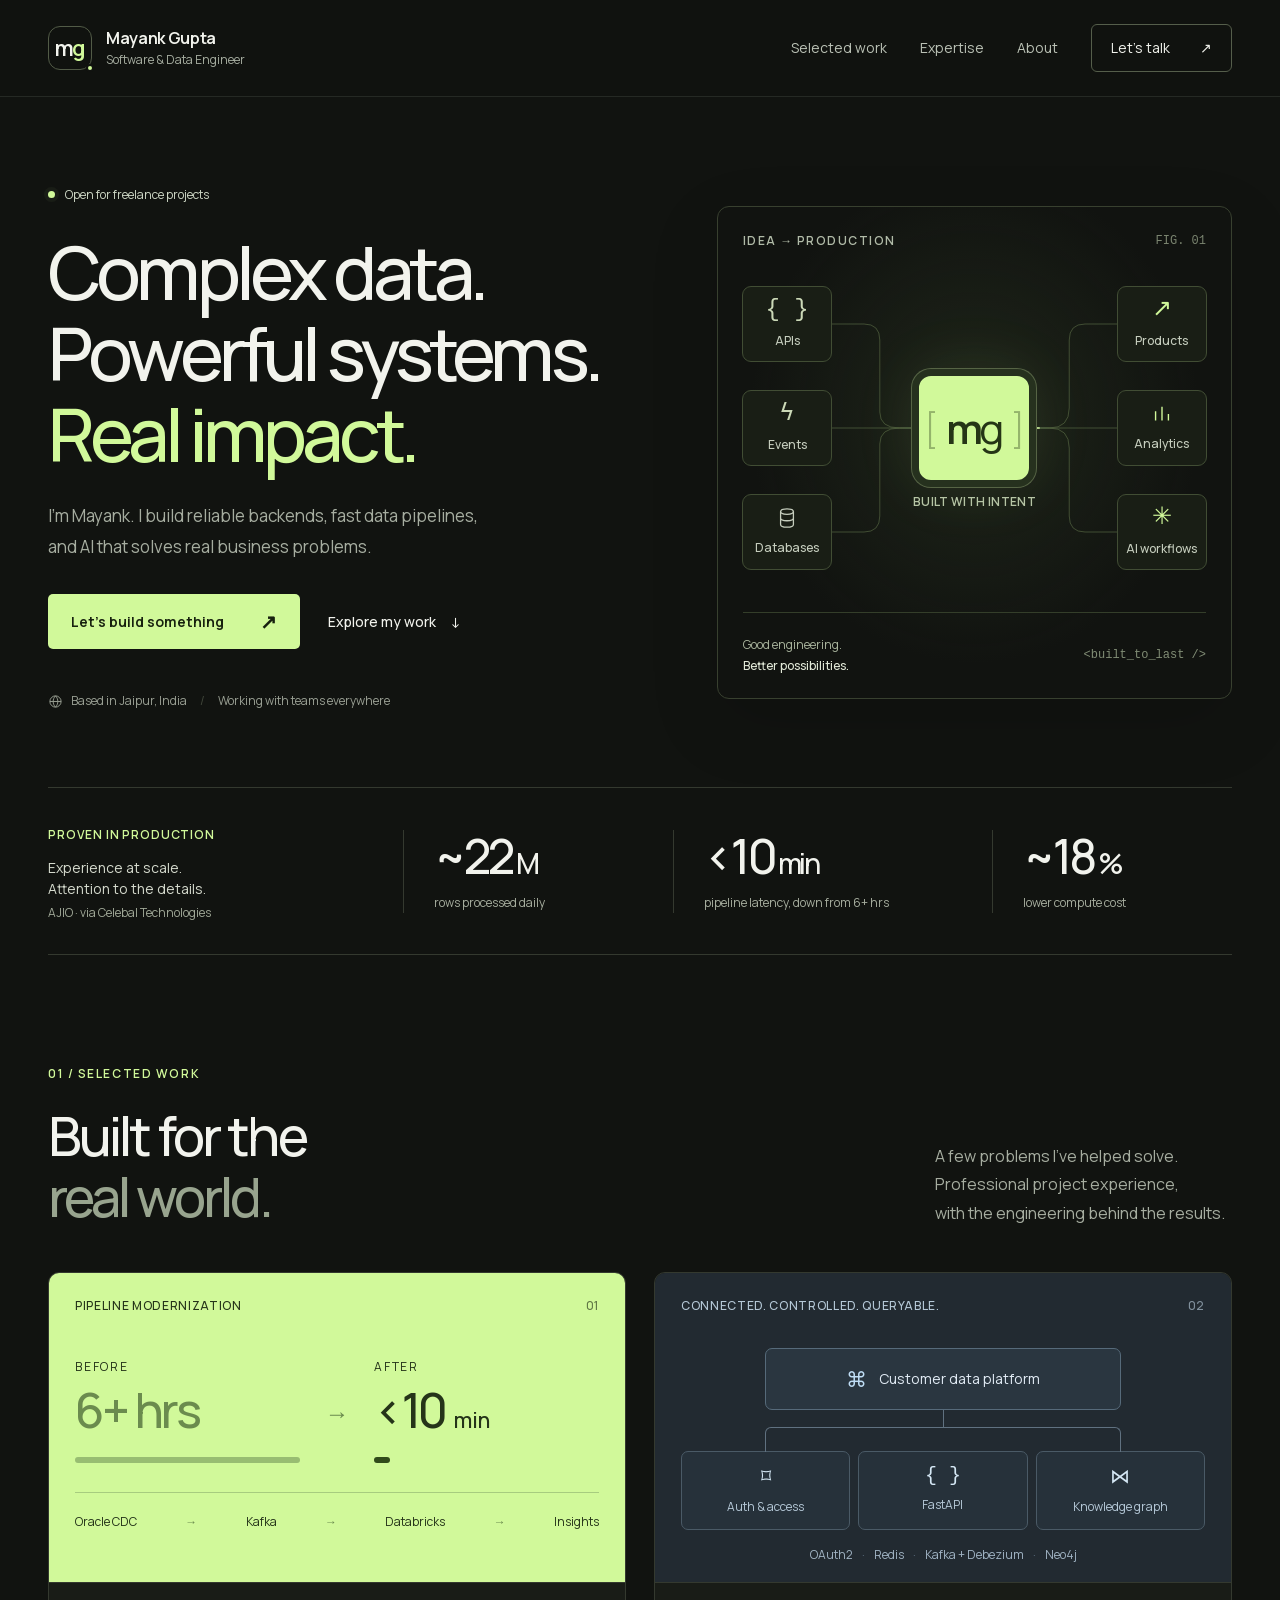
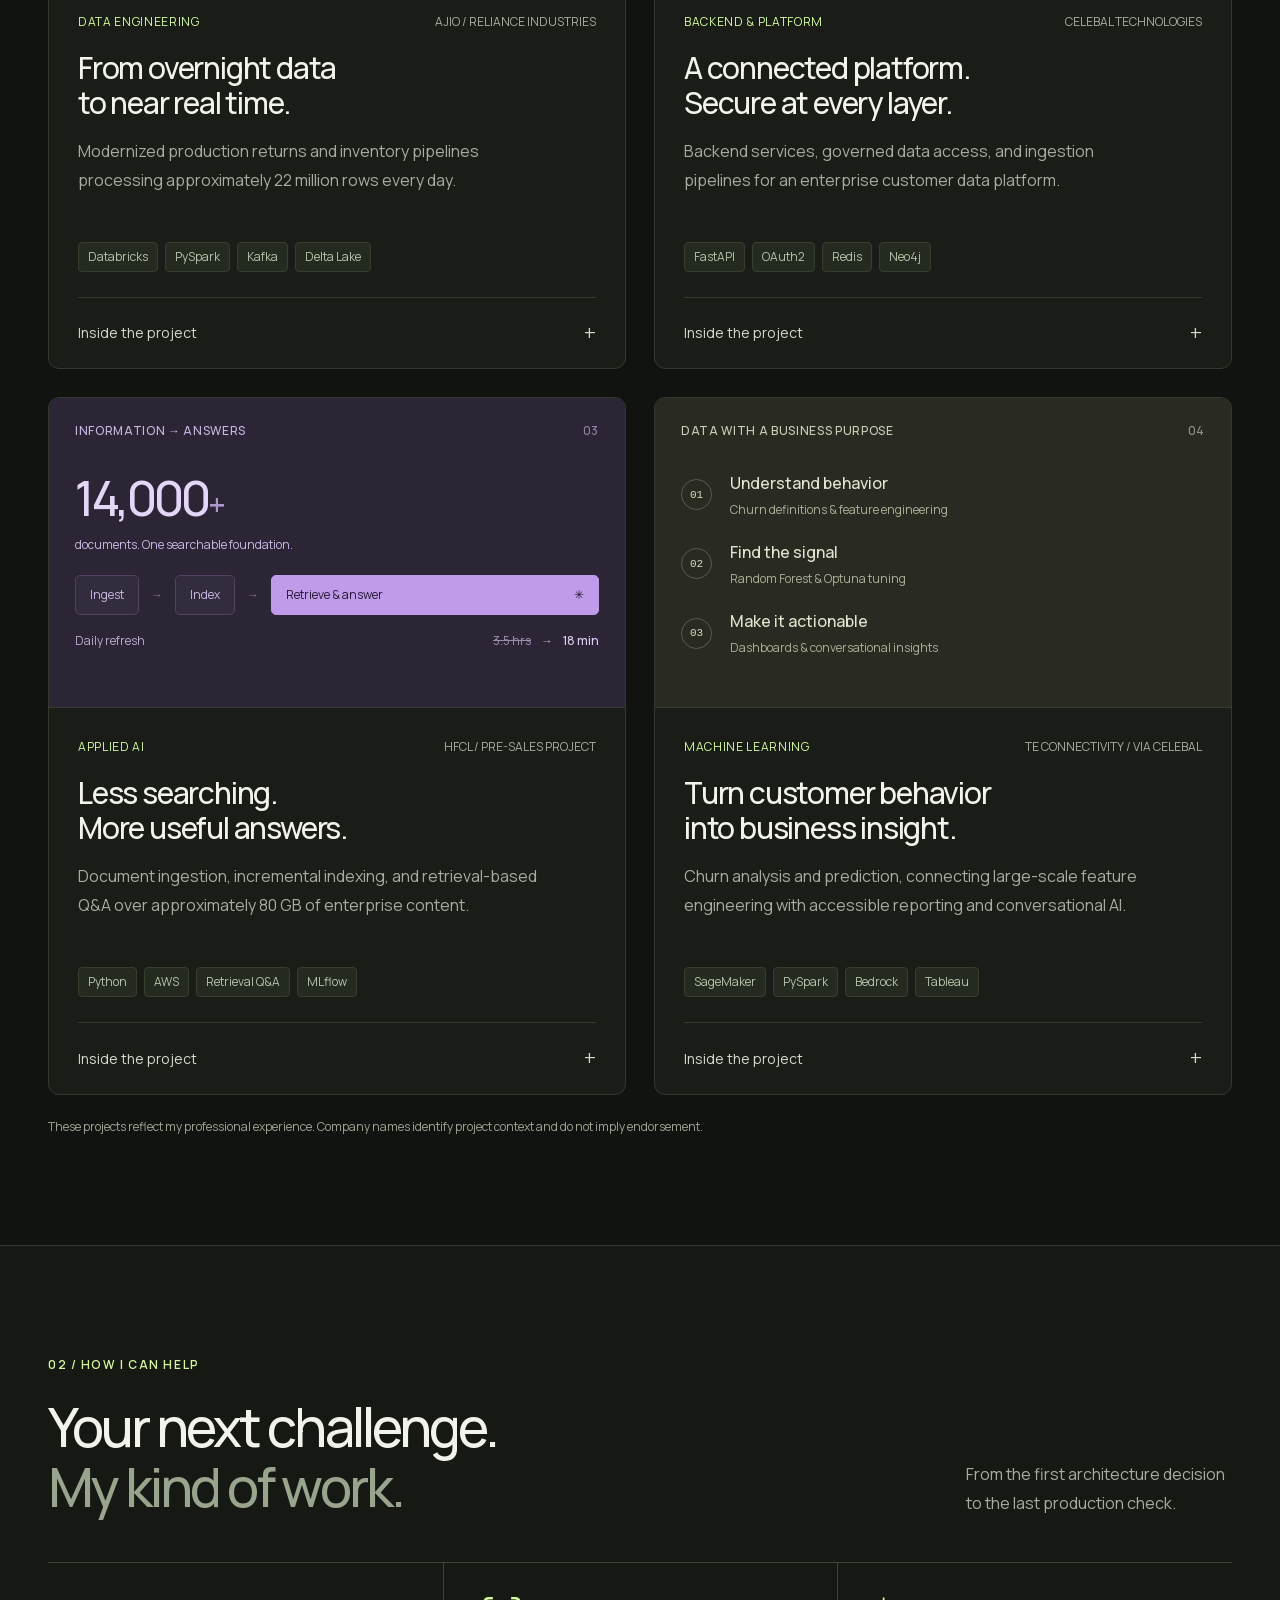
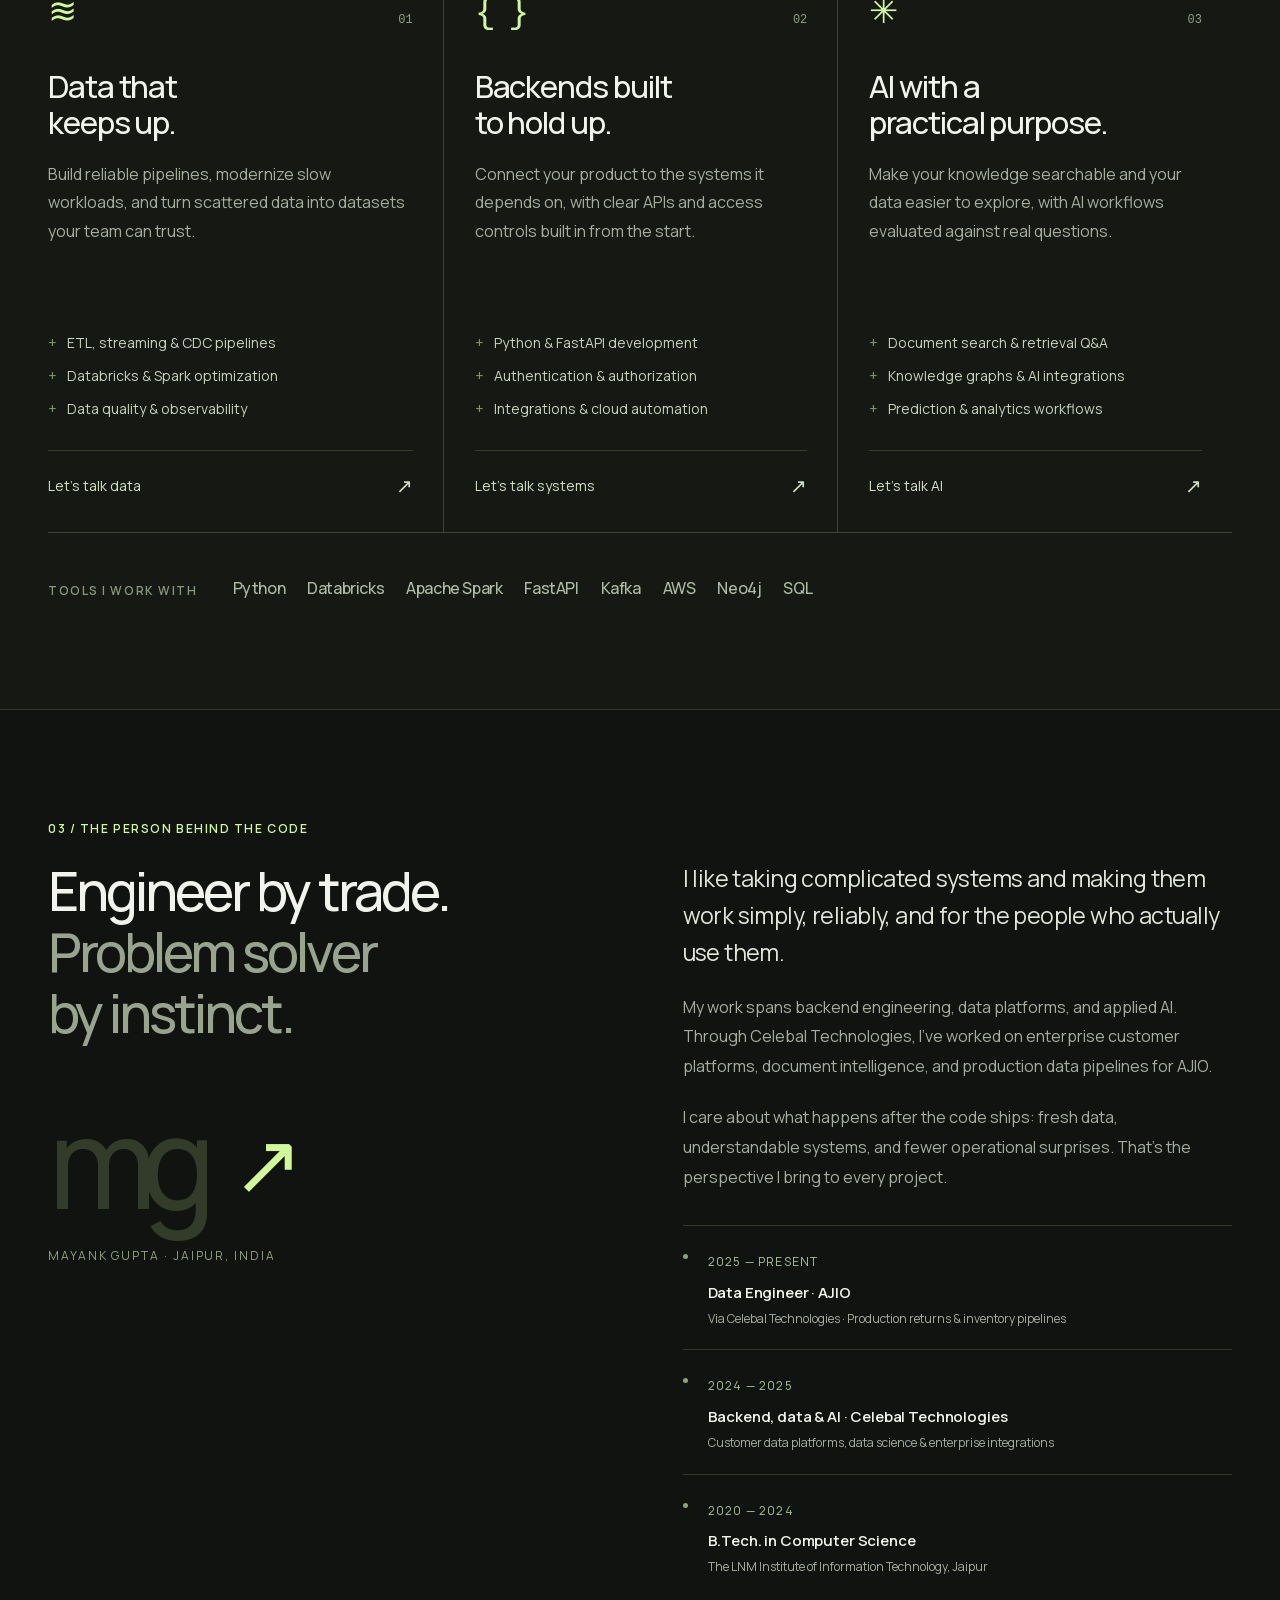
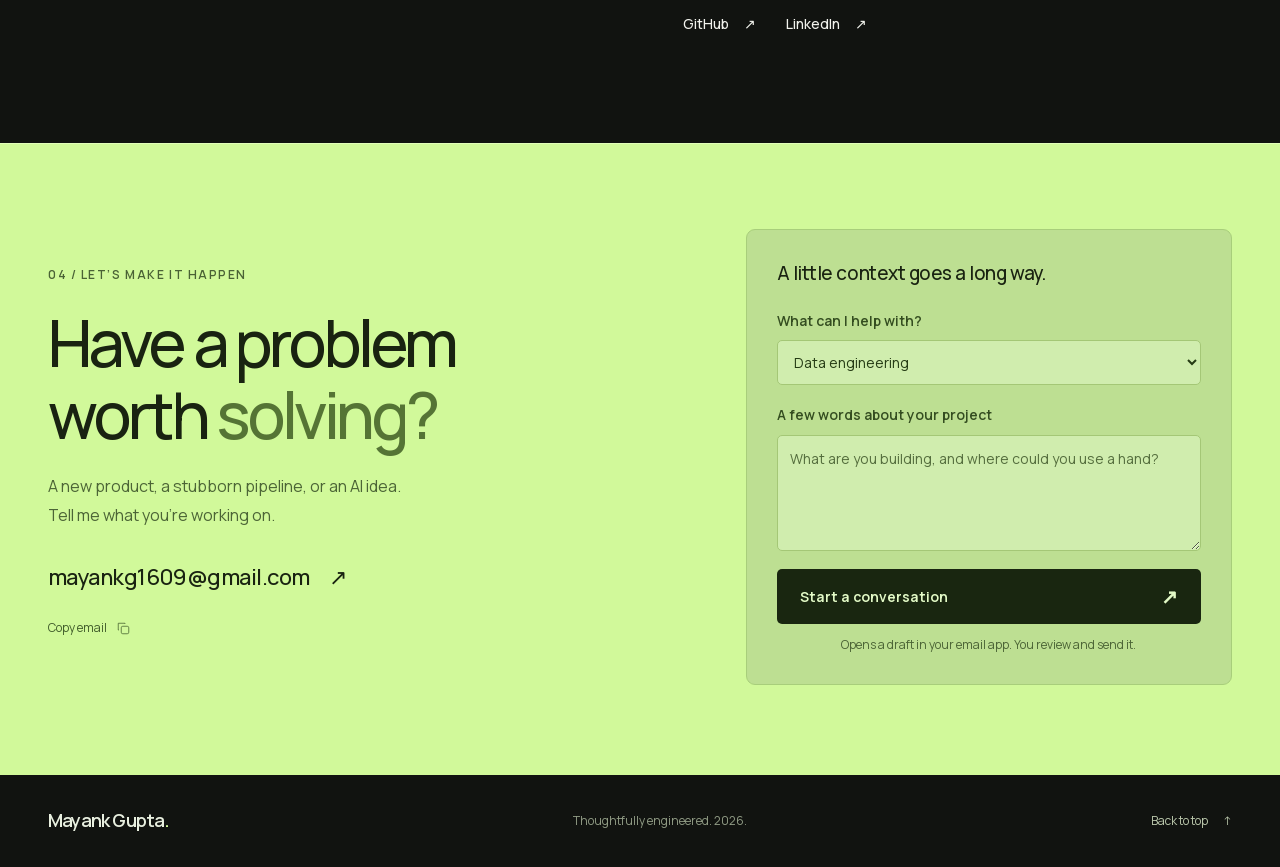
==== index.html @ 0d31fce1 "Build Mayank Gupta freelance portfolio" ====
<!doctype html>
<html lang="en">
<head>
  <meta charset="utf-8">
  <meta name="viewport" content="width=device-width, initial-scale=1">
  <meta name="theme-color" content="#111310">
  <meta name="description" content="Mayank Gupta is a software and data engineer in Jaipur, India. Freelance backend development, Databricks data pipelines, and practical AI systems, grounded in enterprise engineering experience.">
  <meta property="og:type" content="website">
  <meta property="og:title" content="Mayank Gupta — Software & Data Engineer">
  <meta property="og:description" content="Complex data. Powerful systems. Real impact. Backend, data engineering, and practical AI for your next project.">
  <meta property="og:url" content="https://mayank-gupta16.github.io/">
  <meta name="twitter:card" content="summary">
  <link rel="canonical" href="https://mayank-gupta16.github.io/">
  <link rel="icon" type="image/svg+xml" href="assets/favicon.svg">
  <link rel="stylesheet" href="styles.css">
  <script src="script.js" defer></script>
  <title>Mayank Gupta — Software & Data Engineer</title>
</head>
<body>
  <a class="skip-link" href="#main">Skip to content</a>
  <header class="site-header">
    <div class="container header-inner">
      <a class="brand" href="#home" aria-label="Mayank Gupta, home"><span class="brand-mark">m<span>g</span><i></i></span><span>Mayank Gupta<span class="brand-sub">Software & Data Engineer</span></span></a>
      <button class="menu-toggle" type="button" aria-expanded="false" aria-controls="navigation" aria-label="Open navigation"><span></span><span></span></button>
      <nav id="navigation" aria-label="Main navigation"><a href="#work">Selected work</a><a href="#expertise">Expertise</a><a href="#about">About</a><a class="nav-contact" href="#contact">Let’s talk <span aria-hidden="true">↗</span></a></nav>
    </div>
  </header>
  <main id="main">
    <section class="hero container" id="home" aria-labelledby="hero-title">
      <div class="hero-copy">
        <div class="availability"><span class="status-dot" aria-hidden="true"></span> Open for freelance projects</div>
        <h1 id="hero-title">Complex data.<br>Powerful systems.<br><span>Real impact.</span></h1>
        <p class="hero-description">I’m Mayank. I build reliable backends, fast data pipelines, and AI that solves real business problems.</p>
        <div class="hero-actions"><a class="button button-primary" href="#contact">Let’s build something <span aria-hidden="true">↗</span></a><a class="text-link" href="#work">Explore my work <span aria-hidden="true">↓</span></a></div>
        <div class="hero-location"><svg width="15" height="15" viewBox="0 0 24 24" fill="none" stroke="currentColor" stroke-width="1.5" aria-hidden="true"><circle cx="12" cy="12" r="9"/><path d="M3 12h18M12 3c5 5 5 13 0 18-5-5-5-13 0-18Z"/></svg> <span>Based in Jaipur, India</span><span class="divider" aria-hidden="true">/</span><span class="location-remote">Working with teams everywhere</span></div>
      </div>
      <div class="hero-visual" aria-label="From data sources to reliable products: APIs, events and databases connect through backend, data and AI engineering to products, analytics and AI workflows.">
        <div class="visual-top"><span class="eyebrow">IDEA → PRODUCTION</span><span class="visual-index">FIG. 01</span></div>
        <div class="flow-diagram" aria-hidden="true">
          <svg class="flow-lines" viewBox="0 0 520 340" preserveAspectRatio="none" fill="none"><defs><linearGradient id="line-gradient"><stop stop-color="#8fa17a" stop-opacity=".15"/><stop offset=".5" stop-color="#d0f79a"/><stop offset="1" stop-color="#8fa17a" stop-opacity=".15"/></linearGradient></defs><path class="base-line" d="M70 66H148Q164 66 164 82V154Q164 170 184 170H220M70 170H220M70 274H148Q164 274 164 258V186Q164 170 184 170H220M300 170H336Q356 170 356 150V82Q356 66 372 66H450M300 170H450M300 170H336Q356 170 356 190V258Q356 274 372 274H450"/><path class="signal signal-a" d="M70 66H148Q164 66 164 82V154Q164 170 184 170H220M300 170H336Q356 170 356 150V82Q356 66 372 66H450"/><path class="signal signal-b" d="M70 170H220M300 170H450"/><path class="signal signal-c" d="M70 274H148Q164 274 164 258V186Q164 170 184 170H220M300 170H336Q356 170 356 190V258Q356 274 372 274H450"/></svg>
          <div class="flow-node source source-one"><span class="node-glyph">{ }</span><span>APIs</span></div>
          <div class="flow-node source source-two"><span class="node-glyph">ϟ</span><span>Events</span></div>
          <div class="flow-node source source-three"><svg viewBox="0 0 24 24" fill="none" stroke="currentColor" stroke-width="1.4"><ellipse cx="12" cy="5" rx="7" ry="3"/><path d="M5 5v14c0 4 14 4 14 0V5M5 12c0 4 14 4 14 0"/></svg><span>Databases</span></div>
          <div class="engine"><span class="engine-bracket">[</span><span class="engine-letter">m<span>g</span></span><span class="engine-bracket">]</span><span class="engine-caption">BUILT WITH INTENT</span></div>
          <div class="flow-node output output-one"><span class="node-glyph">↗</span><span>Products</span></div>
          <div class="flow-node output output-two"><svg viewBox="0 0 24 24" fill="none" stroke="currentColor" stroke-width="1.5"><path d="M5 19V9M12 19V4M19 19v-7"/></svg><span>Analytics</span></div>
          <div class="flow-node output output-three"><span class="node-glyph">✳</span><span>AI workflows</span></div>
        </div>
        <div class="visual-bottom"><span>Good engineering.<br><strong>Better possibilities.</strong></span><span class="code-label">&lt;built_to_last /&gt;</span></div>
      </div>
    </section>
    <section class="proof-band container" aria-label="Engineering results from AJIO work through Celebal Technologies">
      <div class="proof-intro"><span class="eyebrow">PROVEN IN PRODUCTION</span><p>Experience at scale.<br>Attention to the details.</p><span class="proof-source">AJIO · via Celebal Technologies</span></div>
      <div class="proof-stat"><strong>~22<span>M</span></strong><span>rows processed daily</span></div>
      <div class="proof-stat"><strong>&lt;10<span>min</span></strong><span>pipeline latency, down from 6+ hrs</span></div>
      <div class="proof-stat"><strong>~18<span>%</span></strong><span>lower compute cost</span></div>
    </section>
    <section class="section container" id="work" aria-labelledby="work-title">
      <div class="section-heading"><div><span class="eyebrow section-label">01 / SELECTED WORK</span><h2 id="work-title">Built for the<br><span class="muted-heading">real world.</span></h2></div><p>A few problems I’ve helped solve.<br>Professional project experience,<br>with the engineering behind the results.</p></div>
      <div class="work-grid">
        <article class="project-card project-featured">
          <div class="project-art pipeline-art" aria-label="AJIO pipeline latency improved from more than 6 hours to under 10 minutes."><div class="art-top"><span>PIPELINE MODERNIZATION</span><span>01</span></div><div class="latency-visual"><div><span class="small-label">BEFORE</span><strong class="old-time">6+ hrs</strong><span class="latency-bar old-bar"></span></div><span class="latency-arrow" aria-hidden="true">→</span><div><span class="small-label">AFTER</span><strong>&lt;10 <small>min</small></strong><span class="latency-bar new-bar"></span></div></div><div class="pipeline-steps"><span>Oracle CDC</span><i aria-hidden="true">→</i><span>Kafka</span><i aria-hidden="true">→</i><span>Databricks</span><i aria-hidden="true">→</i><span>Insights</span></div></div>
          <div class="project-content"><div class="project-category">DATA ENGINEERING <span>AJIO / RELIANCE INDUSTRIES</span></div><h3>From overnight data<br>to near real time.</h3><p>Modernized production returns and inventory pipelines processing approximately 22 million rows every day.</p><div class="tags"><span>Databricks</span><span>PySpark</span><span>Kafka</span><span>Delta Lake</span></div><details><summary>Inside the project <span aria-hidden="true">+</span></summary><div class="case-details"><p><strong>The challenge.</strong> Legacy processing delayed business-ready data by more than six hours.</p><p><strong>My contribution.</strong> Built and operated CDC ingestion, refactored Spark SQL logic, and introduced watermark-based incremental processing, data-quality checks, and observability across the medallion layers.</p><p><strong>The result.</strong> Latency under 10 minutes, approximately 18% lower compute cost, and a 99%+ daily job-success rate across production pipelines.</p><p class="attribution">Data Engineer · AJIO via Celebal Technologies · Aug 2025–present</p></div></details></div>
        </article>
        <article class="project-card">
          <div class="project-art platform-art" aria-label="Customer data platform architecture: authentication, APIs, ingestion and knowledge graph."><div class="art-top"><span>CONNECTED. CONTROLLED. QUERYABLE.</span><span>02</span></div><div class="platform-map"><div class="platform-top"><span class="mini-icon">⌘</span> Customer data platform</div><div class="platform-connectors" aria-hidden="true"></div><div class="platform-modules"><span><i aria-hidden="true">⌑</i>Auth & access</span><span><i aria-hidden="true">{ }</i>FastAPI</span><span><i aria-hidden="true">⋈</i>Knowledge graph</span></div><div class="platform-footer">OAuth2 <span>·</span> Redis <span>·</span> Kafka + Debezium <span>·</span> Neo4j</div></div></div>
          <div class="project-content"><div class="project-category">BACKEND & PLATFORM <span>CELEBAL TECHNOLOGIES</span></div><h3>A connected platform.<br>Secure at every layer.</h3><p>Backend services, governed data access, and ingestion pipelines for an enterprise customer data platform.</p><div class="tags"><span>FastAPI</span><span>OAuth2</span><span>Redis</span><span>Neo4j</span></div><details><summary>Inside the project <span aria-hidden="true">+</span></summary><div class="case-details"><p><strong>The challenge.</strong> Connect enterprise data sources while preserving user-level access boundaries.</p><p><strong>My contribution.</strong> Built Python services with OAuth2/MSAL, PKCE, machine-to-machine authentication, and Redis sessions. Implemented Kafka and Debezium CDC connectors and modeled metadata relationships in Neo4j.</p><p><strong>The outcome.</strong> Integrated authentication, ingestion, schema discovery, and governed APIs as components of the wider customer data platform.</p><p class="attribution">Backend & data platform work · Celebal Technologies · Oct 2024–Aug 2025</p></div></details></div>
        </article>
        <article class="project-card">
          <div class="project-art document-art" aria-label="Document ingestion and indexing: over 14,000 documents, refresh time reduced from 3.5 hours to 18 minutes."><div class="art-top"><span>INFORMATION → ANSWERS</span><span>03</span></div><div class="document-visual"><div class="doc-count"><strong>14,000<span>+</span></strong><span>documents. One searchable foundation.</span></div><div class="retrieval-flow"><span>Ingest</span><i aria-hidden="true">→</i><span>Index</span><i aria-hidden="true">→</i><span class="answer-step">Retrieve & answer <b aria-hidden="true">✳</b></span></div><div class="refresh-label">Daily refresh <span>3.5 hrs</span><i aria-hidden="true">→</i><strong>18 min</strong></div></div></div>
          <div class="project-content"><div class="project-category">APPLIED AI <span>HFCL / PRE-SALES PROJECT</span></div><h3>Less searching.<br>More useful answers.</h3><p>Document ingestion, incremental indexing, and retrieval-based Q&A over approximately 80 GB of enterprise content.</p><div class="tags"><span>Python</span><span>AWS</span><span>Retrieval Q&A</span><span>MLflow</span></div><details><summary>Inside the project <span aria-hidden="true">+</span></summary><div class="case-details"><p><strong>The challenge.</strong> Keep a large document collection fresh and make its contents easier to query.</p><p><strong>My contribution.</strong> Built incremental ingestion and indexing, automated processing with S3, Lambda, Glue, and EventBridge, and added validation and freshness alerts.</p><p><strong>The result.</strong> Daily update time fell from 3.5 hours to 18 minutes. Across 300 curated evaluation questions, reviewer score improved from 3.6/5 to 4.2/5.</p><p class="attribution">Enterprise document platform · Pre-sales for HFCL · 2024</p></div></details></div>
        </article>
        <article class="project-card">
          <div class="project-art churn-art" aria-label="Churn analysis workflow: behavioral data, feature engineering, model training and business insights."><div class="art-top"><span>DATA WITH A BUSINESS PURPOSE</span><span>04</span></div><div class="churn-visual"><div class="churn-stage"><span>01</span><div><strong>Understand behavior</strong><small>Churn definitions & feature engineering</small></div></div><div class="churn-stage"><span>02</span><div><strong>Find the signal</strong><small>Random Forest & Optuna tuning</small></div></div><div class="churn-stage"><span>03</span><div><strong>Make it actionable</strong><small>Dashboards & conversational insights</small></div></div></div></div>
          <div class="project-content"><div class="project-category">MACHINE LEARNING <span>TE CONNECTIVITY / VIA CELEBAL</span></div><h3>Turn customer behavior<br>into business insight.</h3><p>Churn analysis and prediction, connecting large-scale feature engineering with accessible reporting and conversational AI.</p><div class="tags"><span>SageMaker</span><span>PySpark</span><span>Bedrock</span><span>Tableau</span></div><details><summary>Inside the project <span aria-hidden="true">+</span></summary><div class="case-details"><p><strong>The challenge.</strong> Define meaningful churn signals and help business teams understand customer behavior.</p><p><strong>My contribution.</strong> Defined churn logic and behavioral features, explored and processed data in Databricks, and trained a Random Forest on AWS SageMaker with Optuna tuning.</p><p><strong>The outcome.</strong> Surfaced analysis through Tableau and a Claude/Bedrock conversational interface, making the findings easier to explore.</p><p class="attribution">Data science work · TE Connectivity through Celebal Technologies · 2024–2025</p></div></details></div>
        </article>
      </div>
      <p class="work-note">These projects reflect my professional experience. Company names identify project context and do not imply endorsement.</p>
    </section>
    <section class="expertise-section" id="expertise" aria-labelledby="expertise-title"><div class="container section">
      <div class="section-heading"><div><span class="eyebrow section-label">02 / HOW I CAN HELP</span><h2 id="expertise-title">Your next challenge.<br><span class="muted-heading">My kind of work.</span></h2></div><p>From the first architecture decision<br>to the last production check.</p></div>
      <div class="services-grid">
        <article class="service"><div class="service-top"><span class="service-icon" aria-hidden="true">≋</span><span>01</span></div><h3>Data that<br>keeps up.</h3><p>Build reliable pipelines, modernize slow workloads, and turn scattered data into datasets your team can trust.</p><ul><li>ETL, streaming & CDC pipelines</li><li>Databricks & Spark optimization</li><li>Data quality & observability</li></ul><a href="#contact" class="service-link" data-service="Data engineering">Let’s talk data <span aria-hidden="true">↗</span></a></article>
        <article class="service"><div class="service-top"><span class="service-icon" aria-hidden="true">{ }</span><span>02</span></div><h3>Backends built<br>to hold up.</h3><p>Connect your product to the systems it depends on, with clear APIs and access controls built in from the start.</p><ul><li>Python & FastAPI development</li><li>Authentication & authorization</li><li>Integrations & cloud automation</li></ul><a href="#contact" class="service-link" data-service="Backend development">Let’s talk systems <span aria-hidden="true">↗</span></a></article>
        <article class="service"><div class="service-top"><span class="service-icon" aria-hidden="true">✳</span><span>03</span></div><h3>AI with a<br>practical purpose.</h3><p>Make your knowledge searchable and your data easier to explore, with AI workflows evaluated against real questions.</p><ul><li>Document search & retrieval Q&A</li><li>Knowledge graphs & AI integrations</li><li>Prediction & analytics workflows</li></ul><a href="#contact" class="service-link" data-service="Applied AI">Let’s talk AI <span aria-hidden="true">↗</span></a></article>
      </div>
      <div class="stack-row"><span class="eyebrow">TOOLS I WORK WITH</span><div><span>Python</span><span>Databricks</span><span>Apache Spark</span><span>FastAPI</span><span>Kafka</span><span>AWS</span><span>Neo4j</span><span>SQL</span></div></div>
    </div></section>
    <section class="section container about-section" id="about" aria-labelledby="about-title">
      <div class="about-intro"><span class="eyebrow section-label">03 / THE PERSON BEHIND THE CODE</span><h2 id="about-title">Engineer by trade.<br><span class="muted-heading">Problem solver <br>by instinct.</span></h2><div class="about-monogram" aria-hidden="true">mg<span>↗</span></div><span class="about-caption">MAYANK GUPTA · JAIPUR, INDIA</span></div>
      <div class="about-copy"><p class="about-lead">I like taking complicated systems and making them work simply, reliably, and for the people who actually use them.</p><p>My work spans backend engineering, data platforms, and applied AI. Through Celebal Technologies, I’ve worked on enterprise customer platforms, document intelligence, and production data pipelines for AJIO.</p><p>I care about what happens after the code ships: fresh data, understandable systems, and fewer operational surprises. That’s the perspective I bring to every project.</p><div class="timeline"><div><span>2025 — PRESENT</span><h3>Data Engineer · AJIO</h3><p>Via Celebal Technologies · Production returns & inventory pipelines</p></div><div><span>2024 — 2025</span><h3>Backend, data & AI · Celebal Technologies</h3><p>Customer data platforms, data science & enterprise integrations</p></div><div><span>2020 — 2024</span><h3>B.Tech. in Computer Science</h3><p>The LNM Institute of Information Technology, Jaipur</p></div></div><div class="profile-links"><a class="text-link" href="https://github.com/mayank-gupta16" target="_blank" rel="noopener noreferrer">GitHub <span aria-hidden="true">↗</span></a><a class="text-link" href="https://www.linkedin.com/in/mayank-gupta-7104a21a6" target="_blank" rel="noopener noreferrer">LinkedIn <span aria-hidden="true">↗</span></a></div></div>
    </section>
    <section class="contact-section" id="contact" aria-labelledby="contact-title"><div class="container contact-inner"><div><span class="eyebrow section-label">04 / LET’S MAKE IT HAPPEN</span><h2 id="contact-title">Have a problem<br>worth <span>solving?</span></h2><p>A new product, a stubborn pipeline, or an AI idea.<br>Tell me what you’re working on.</p><a class="contact-email" href="mailto:mayankg1609@gmail.com">mayankg1609@gmail.com <span aria-hidden="true">↗</span></a><button class="copy-email" type="button">Copy email <svg viewBox="0 0 20 20" width="15" height="15" fill="none" stroke="currentColor" aria-hidden="true"><rect x="7" y="7" width="10" height="10" rx="2"/><path d="M12 4V3H3v9h1"/></svg></button><span class="copy-status sr-only" role="status"></span></div><form class="contact-form" id="project-form"><h3>A little context goes a long way.</h3><label for="project-type">What can I help with?</label><select id="project-type" name="service"><option>Data engineering</option><option>Backend development</option><option>Applied AI</option><option>A bit of everything</option></select><label for="project-message">A few words about your project</label><textarea id="project-message" name="message" rows="4" placeholder="What are you building, and where could you use a hand?" required maxlength="1500"></textarea><button class="button button-dark" type="submit">Start a conversation <span aria-hidden="true">↗</span></button><p class="form-note">Opens a draft in your email app. You review and send it.</p><p class="form-status" role="status" hidden>Your email draft is ready. If your email app didn’t open, copy my address and send your project details directly.</p></form></div></section>
  </main>
  <footer class="container site-footer"><a class="footer-name" href="#home">Mayank Gupta<span class="accent">.</span></a><span>Thoughtfully engineered. <span id="year">2026</span>.</span><a href="#home">Back to top <span aria-hidden="true">↑</span></a></footer>
</body>
</html>
---- styles.css ----
@font-face{font-family:Manrope;src:url('assets/manrope-latin.woff2') format('woff2');font-style:normal;font-weight:200 800;font-display:swap}
:root{--bg:#111310;--panel:#191c17;--panel-light:#20251e;--text:#f2f3ed;--muted:#a6ada0;--line:#34392f;--accent:#d1f99a;--font:Manrope,Arial,sans-serif;--max:1240px;color-scheme:dark}
*{box-sizing:border-box}html{scroll-behavior:smooth;scroll-padding-top:100px}body{margin:0;background:var(--bg);color:var(--text);font:400 16px/1.65 var(--font);-webkit-font-smoothing:antialiased}body.menu-open{overflow:hidden}::selection{background:var(--accent);color:var(--bg)}a{color:inherit;text-decoration:none}button,input,textarea,select{font:inherit}button,a,summary,select{-webkit-tap-highlight-color:transparent}button{cursor:pointer}button,a,summary{touch-action:manipulation}button{color:inherit}a:focus-visible,button:focus-visible,summary:focus-visible,select:focus-visible,textarea:focus-visible{outline:2px solid var(--accent);outline-offset:6px}svg{display:block}h1,h2,h3,p{margin:0}h1,h2,h3{font-weight:500;letter-spacing:-.055em;line-height:1.1}p{color:var(--muted)}.container{width:min(var(--max),calc(100% - 96px));margin:auto}.eyebrow{font-size:12px;font-weight:600;letter-spacing:.13em;line-height:1.5}.accent{color:var(--accent)}.site-header{position:sticky;z-index:20;top:0;background:rgba(17,19,16,.92);backdrop-filter:blur(18px);border-bottom:1px solid rgba(166,173,160,.14)}.header-inner{height:96px;display:flex;align-items:center;justify-content:space-between;gap:24px}.brand{display:flex;gap:14px;align-items:center;font-size:16px;font-weight:650;letter-spacing:-.02em;line-height:1.4}.brand-sub{display:block;font-size:12px;font-weight:400;letter-spacing:0;color:var(--muted);margin-top:3px}.brand-mark{position:relative;width:44px;height:44px;border:1px solid #525b47;display:flex;align-items:center;justify-content:center;border-radius:12px;font-size:22px;font-weight:600;letter-spacing:-.1em;padding-right:2px}.brand-mark span{color:var(--accent)}.brand-mark i{position:absolute;right:-3px;bottom:-3px;width:8px;height:8px;background:var(--accent);border:2px solid var(--bg);border-radius:50%}nav{display:flex;align-items:center;gap:33px;font-size:14px}nav>a{color:#bac1b5;transition:color .2s}nav>a:hover,nav>a[aria-current="location"]{color:var(--accent)}nav .nav-contact{border:1px solid #555e4b;border-radius:6px;padding:11px 19px;display:flex;gap:30px;color:var(--text)}nav .nav-contact:hover{background:var(--accent);color:var(--bg);border-color:var(--accent)}.menu-toggle{display:none}.hero{display:grid;grid-template-columns:1.26fr 1fr;gap:20px;align-items:center;padding-top:82px;padding-bottom:76px;min-height:680px}.availability{display:inline-flex;align-items:center;gap:10px;font-size:13px;margin-bottom:28px;color:#ced7c5}.status-dot{width:7px;height:7px;border-radius:100%;background:var(--accent);box-shadow:0 0 0 4px #d1f99a0b}.hero h1{font-size:clamp(48px,5.8vw,80px);line-height:1.09;letter-spacing:-.065em;white-space:nowrap}.hero h1>span{color:var(--accent)}.hero-description{max-width:450px;font-size:17px;line-height:1.8;margin-top:26px}.hero-actions{display:flex;align-items:center;gap:28px;margin-top:32px}.button{border:0;border-radius:5px;font-size:14px;font-weight:650;padding:16px 23px;display:inline-flex;justify-content:space-between;align-items:center;gap:36px;transition:transform .2s,background .2s}.button:hover{transform:translateY(-3px)}.button-primary{background:var(--accent);color:#17210e}.button-primary:hover{background:#e1ffb9}.button span{font-size:20px;line-height:1}.text-link{display:inline-flex;gap:15px;align-items:center;font-size:14px;font-weight:500;transition:color .2s}.text-link:hover{color:var(--accent)}.hero-location{margin-top:42px;display:flex;align-items:center;gap:8px;color:#999f93;font-size:12px;white-space:nowrap}.divider{color:#42483b;margin:0 5px}.hero-visual{position:relative;border:1px solid #38402f;border-radius:12px;margin-top:15px;background:radial-gradient(ellipse at 50% 43%,#35442a60,transparent 62%),radial-gradient(#77866b33 .6px,transparent .6px);background-size:auto,18px 18px;box-shadow:0 24px 70px #00000020;overflow:hidden}.visual-top{display:flex;justify-content:space-between;padding:25px 25px 0;color:#b1bba8}.visual-top .eyebrow{font-size:11px;letter-spacing:.12em}.visual-index{color:#7a846f;font:11px/1.5 monospace}.flow-diagram{height:340px;position:relative;width:100%;margin:8px 0 5px}.flow-lines{position:absolute;width:100%;height:100%;overflow:visible}.base-line{stroke:#596b45;stroke-width:1;opacity:.65}.signal{stroke:url(#line-gradient);stroke-width:2;stroke-dasharray:26 570;animation:flow 9s linear infinite}.signal-b{animation-delay:-3s}.signal-c{animation-delay:-6s}@keyframes flow{to{stroke-dashoffset:-596}}.flow-node{position:absolute;display:flex;flex-direction:column;align-items:center;justify-content:center;gap:9px;width:85px;height:76px;background:#191e15;border:1px solid #414d34;border-radius:9px;font-size:11px;font-weight:500;color:#c6cebe;transform:translate(-50%,-50%)}.source{left:13.46%}.output{left:86.54%}.source-one,.output-one{top:19.4%}.source-two,.output-two{top:50%}.source-three,.output-three{top:80.6%}.flow-node svg{width:22px;height:22px}.node-glyph{font-family:monospace;font-size:24px;color:#cbd9b7;line-height:1}.output .node-glyph,.output svg{color:var(--accent)}.engine{position:absolute;top:50%;left:50%;transform:translate(-50%,-50%);width:124px;height:118px;display:flex;align-items:center;justify-content:center;gap:8px;background:#d1f99a;border-radius:19px;border:7px solid #26311e;box-shadow:0 0 0 1px #566445,0 0 65px #bef28715;color:#253516}.engine-letter{font-size:42px;letter-spacing:-.1em;font-weight:600;padding-right:3px;line-height:1}.engine-letter span{font-weight:400}.engine-bracket{font-size:34px;font-weight:300;opacity:.35}.engine-caption{position:absolute;bottom:-38px;width:180px;text-align:center;font-size:9px;font-weight:600;letter-spacing:.14em;color:#b6c5a5}.visual-bottom{border-top:1px solid #343e2a;display:flex;align-items:center;justify-content:space-between;margin:14px 25px 0;padding:22px 0;font-size:13px;color:#a9b49d;line-height:1.7}.visual-bottom strong{font-weight:500;color:#e2e9d8}.code-label{font-size:10px;font-family:monospace;color:#818d75}.proof-band{border-top:1px solid var(--line);border-bottom:1px solid var(--line);padding:32px 0;display:grid;grid-template-columns:1.35fr 1fr 1.2fr 1fr;gap:30px;align-items:center}.proof-intro .eyebrow{color:var(--accent);font-size:10px}.proof-intro p{margin:10px 0 4px;color:#d5dacd;font-size:14px;line-height:1.5}.proof-source{font-size:10px;color:#9fa796}.proof-stat{padding-left:30px;border-left:1px solid var(--line)}.proof-stat>strong{display:block;font-size:48px;line-height:1.1;font-weight:500;letter-spacing:-.055em;white-space:nowrap}.proof-stat strong span{font-size:28px;margin-left:3px}.proof-stat>span{display:block;font-size:12px;color:#a6ad9e;margin-top:10px}.section{padding-top:110px;padding-bottom:108px}.section-heading{display:flex;align-items:flex-end;justify-content:space-between;gap:30px;margin-bottom:44px}.section-label{display:block;color:var(--accent);margin-bottom:23px}.section h2{font-size:clamp(36px,4.2vw,56px);line-height:1.13}.muted-heading{color:#818b79}.section-heading>p{font-size:15px;padding-right:7px;line-height:1.8}.work-grid{display:grid;grid-template-columns:1fr 1fr;gap:28px}.project-card{background:#191c17;border:1px solid var(--line);border-radius:11px;overflow:hidden;align-self:start;transition:border-color .25s,transform .25s}.project-card:hover{border-color:#657550;transform:translateY(-4px)}.project-art{height:286px;overflow:hidden;padding:23px 26px;position:relative;border-bottom:1px solid var(--line)}.art-top{display:flex;justify-content:space-between;gap:10px;font-size:10px;letter-spacing:.12em;font-weight:500}.art-top>span:last-child{opacity:.65}.pipeline-art{background:#d1f99a;color:#253419}.latency-visual{display:grid;grid-template-columns:1fr auto 1fr;gap:25px;align-items:center;padding:41px 0 29px}.latency-visual>div{display:flex;flex-direction:column}.small-label{font-size:10px;letter-spacing:.15em;margin-bottom:8px}.latency-visual strong{font-weight:500;font-size:48px;letter-spacing:-.05em;line-height:1.1;white-space:nowrap}.latency-visual strong small{font-size:22px;letter-spacing:-.04em}.latency-visual .old-time{color:#6b8b4e}.latency-arrow{font-size:24px;color:#6b8b4e;margin-top:5px}.latency-bar{height:6px;border-radius:3px;margin-top:20px}.old-bar{background:#98bd72;width:100%}.new-bar{background:#314b1b;width:7%;min-width:12px}.pipeline-steps{display:flex;justify-content:space-between;align-items:center;font-size:11px;border-top:1px solid #a7cc7f;padding-top:19px}.pipeline-steps i{font-style:normal;color:#6b8b4e}.platform-art{background:#222a31;color:#b5c8d7}.platform-map{padding:32px 0 0}.platform-top{width:68%;margin:auto;border:1px solid #566a7a;border-radius:7px;background:#2a3640;display:flex;gap:12px;align-items:center;justify-content:center;padding:13px 10px;font-size:14px;color:#e1ebf4}.mini-icon{color:#bfddf5;font-size:21px}.platform-connectors{width:68%;height:25px;margin:auto;border:1px solid #607180;border-bottom:0;position:relative;top:17px;border-radius:6px 6px 0 0}.platform-connectors:before{content:'';height:18px;width:1px;background:#607180;position:absolute;top:-18px;left:50%}.platform-modules{display:grid;grid-template-columns:1fr 1fr 1fr;gap:10px;margin-top:16px}.platform-modules>span{border:1px solid #4a5a66;border-radius:7px;background:#26313a;padding:12px 4px;font-size:10px;text-align:center;display:flex;flex-direction:column;gap:8px}.platform-modules i{font-style:normal;font:20px monospace;color:#d5e8f5}.platform-footer{text-align:center;font-size:10px;margin-top:15px;color:#9fb2c2}.platform-footer>span{margin:0 7px;color:#617485}.document-art{background:#2b2536;color:#c9b7e1}.document-visual{padding-top:28px}.doc-count>strong{font-size:49px;letter-spacing:-.06em;font-weight:500;line-height:1.2;display:block;color:#e4d6f7}.doc-count>strong>span{font-size:30px;color:#af95ce}.doc-count>span{font-size:12px;display:block;margin-top:7px}.retrieval-flow{display:flex;align-items:center;gap:12px;margin-top:20px;font-size:11px}.retrieval-flow>span{padding:9px 14px;border:1px solid #544062;border-radius:5px;background:#332b3e}.retrieval-flow>i{font-style:normal;color:#8c729f}.retrieval-flow>.answer-step{background:#bf9be9;color:#281a36;border-color:#bf9be9;flex:1;display:flex;justify-content:space-between}.answer-step b{font-weight:400}.refresh-label{font-size:10px;display:flex;align-items:center;gap:10px;margin-top:16px;color:#bba9cd}.refresh-label>span{margin-left:auto;text-decoration:line-through;opacity:.8}.refresh-label>i{font-style:normal}.refresh-label>strong{color:#e3d0f9;font-weight:500}.churn-art{background:#292b23;color:#ced0b8}.churn-visual{margin-top:29px}.churn-stage{display:flex;gap:18px;align-items:center;margin:17px 0}.churn-stage>span{width:31px;height:31px;display:grid;place-items:center;border:1px solid #585d47;border-radius:50%;font:11px monospace;color:#d7dabb;flex-shrink:0}.churn-stage strong{font-size:15px;font-weight:500;display:block;color:#e1e5ce}.churn-stage small{font-size:11px;display:block;color:#a9b096}.project-content{padding:29px 29px 0}.project-category{font-size:10px;letter-spacing:.1em;color:var(--accent);display:flex;align-items:center;justify-content:space-between;gap:14px}.project-category>span{font-size:9px;color:#a6ad9f;letter-spacing:.06em;text-align:right}.project-content h3{font-size:30px;line-height:1.17;margin-top:18px;letter-spacing:-.04em}.project-content>p{font-size:14px;line-height:1.8;margin-top:17px;max-width:460px;min-height:76px}.tags{display:flex;gap:7px;flex-wrap:wrap;margin:17px 0 25px}.tags>span{font-size:10px;padding:4px 9px;background:#252a20;color:#b5c1a9;border:1px solid #363e2e;border-radius:4px}details{border-top:1px solid var(--line)}summary{list-style:none;padding:18px 0;display:flex;align-items:center;justify-content:space-between;gap:12px;font-size:13px;color:#d4dbcd;cursor:pointer}summary::-webkit-details-marker{display:none}summary>span{font-size:21px;font-weight:300;transition:transform .2s}details[open] summary>span{transform:rotate(45deg);color:var(--accent)}summary:hover{color:var(--accent)}.case-details{padding:0 0 25px}.case-details p{margin:12px 0;font-size:14px;line-height:1.8}.case-details strong{font-weight:600;color:#dce5d2}.case-details .attribution{font-size:11px;margin-top:20px;color:#96a389}.work-note{font-size:11px;color:#9ca593;margin-top:22px}.expertise-section{border-top:1px solid var(--line);border-bottom:1px solid var(--line);background:#161913}.services-grid{display:grid;grid-template-columns:repeat(3,1fr);border-top:1px solid #3b4432;border-bottom:1px solid #3b4432}.service{padding:34px 30px 30px 0}.service+ .service{border-left:1px solid #3b4432;padding-left:31px}.service-top{display:flex;align-items:center;justify-content:space-between;color:#8f9e80;font:11px monospace}.service-icon{height:46px;color:var(--accent);font:35px/1 monospace;letter-spacing:-.12em}.service h3{font-size:31px;line-height:1.17;letter-spacing:-.035em;margin-top:25px}.service>p{font-size:14px;line-height:1.8;margin-top:19px;min-height:101px}.service ul{padding:0;list-style:none;margin:22px 0 25px;font-size:12px;color:#c8d1bd}.service li{padding:5px 0;display:flex;gap:10px}.service li:before{content:'+';color:#849a6a}.service-link{font-size:13px;display:flex;justify-content:space-between;align-items:center;padding-top:18px;border-top:1px solid #343d2c;color:#d2dfc3;transition:color .2s}.service-link:hover{color:var(--accent)}.service-link>span{font-size:20px}.stack-row{display:flex;align-items:flex-start;gap:35px;margin-top:42px}.stack-row>.eyebrow{font-size:10px;color:#89977d;white-space:nowrap;margin-top:7px}.stack-row>div{display:flex;gap:22px;flex-wrap:wrap;color:#b0bba5;font-size:16px;font-weight:500;letter-spacing:-.025em}.about-section{display:grid;grid-template-columns:1fr 1fr;gap:85px}.about-intro>.section-label{font-size:11px}.about-monogram{font-size:125px;line-height:1;font-weight:500;letter-spacing:-.13em;color:#323c29;margin-top:56px;display:flex;align-items:center;gap:32px}.about-monogram>span{font-size:85px;font-weight:300;color:var(--accent);letter-spacing:-.05em}.about-caption{display:block;font-size:10px;letter-spacing:.16em;color:#91a17e;margin-top:22px}.about-copy{padding-top:40px}.about-copy .about-lead{font-size:23px;line-height:1.6;letter-spacing:-.025em;color:#e1e6db}.about-copy>p{font-size:15px;margin-bottom:22px;line-height:1.85}.timeline{margin-top:33px}.timeline>div{padding:21px 0 21px 25px;border-top:1px solid var(--line);position:relative}.timeline>div:before{content:'';position:absolute;left:0;top:28px;width:5px;height:5px;background:#8aa76e;border-radius:50%}.timeline>div>span{font-size:10px;letter-spacing:.1em;color:#a9be93}.timeline h3{font-size:15px;letter-spacing:-.01em;margin-top:7px;line-height:1.6;font-weight:600}.timeline p{font-size:12px;margin-top:4px}.profile-links{display:flex;gap:30px;margin-top:14px}.contact-section{background:var(--accent);color:#192311;padding:85px 0 90px;border-top:1px solid #e2ffb9}.contact-inner{display:grid;grid-template-columns:1.25fr 1fr;gap:90px;align-items:center}.contact-section .section-label{color:#4a6235;font-size:10px}.contact-section h2{font-size:64px;line-height:1.12;letter-spacing:-.06em}.contact-section h2>span{color:#6b8b4d}.contact-section p{color:#4c6536;font-size:15px;margin-top:22px;line-height:1.8}.contact-email{font-size:22px;font-weight:500;letter-spacing:-.025em;display:flex;gap:20px;align-items:center;margin-top:29px;width:max-content;max-width:100%}.contact-email:hover{text-decoration:underline;text-underline-offset:7px}.copy-email{border:0;background:none;color:#425e2c;display:flex;align-items:center;gap:9px;font-size:12px;padding:0;margin-top:13px;min-height:24px}.copy-email:hover{color:#14210b}.contact-form{padding:30px;background:#bddf92;border:1px solid #a8ce7b;border-radius:9px}.contact-form h3{font-size:19px;line-height:1.45;letter-spacing:-.025em;margin-bottom:22px}.contact-form label{display:block;font-size:12px;font-weight:600;margin-bottom:8px;color:#344d20}.contact-form select,.contact-form textarea{display:block;width:100%;background:#d0edae;border:1px solid #a4c776;color:#253b14;border-radius:5px;padding:11px 12px;font-size:13px;margin-bottom:18px;color-scheme:light}.contact-form select{min-height:45px;cursor:pointer}.contact-form textarea{resize:vertical;min-height:110px}.contact-form textarea::placeholder{color:#546d3d;opacity:1}.button-dark{background:#192610;color:#e2f9c6;width:100%}.button-dark:hover{background:#2e431e}.contact-form .form-note{font-size:10px;text-align:center;margin-top:11px;color:#4c6536;line-height:1.5}.contact-form .form-status{font-size:12px;padding-top:12px;border-top:1px solid #a5c780;line-height:1.65}.contact-section a:focus-visible,.contact-section button:focus-visible,.contact-section textarea:focus-visible,.contact-section select:focus-visible{outline-color:#213715}.site-footer{padding-top:31px;padding-bottom:31px;display:flex;align-items:center;justify-content:space-between;gap:20px;font-size:11px;color:#909b84}.footer-name{font-size:18px;font-weight:600;letter-spacing:-.045em;color:#e8efdf}.site-footer>a:last-child{display:flex;gap:15px;align-items:center;color:#bbc8ac}.skip-link{position:fixed;z-index:100;top:10px;left:10px;background:var(--accent);color:#14220a;padding:12px 18px;transform:translateY(-150%)}.skip-link:focus{transform:translateY(0)}.sr-only{position:absolute;width:1px;height:1px;padding:0;margin:-1px;overflow:hidden;clip:rect(0,0,0,0);white-space:nowrap;border:0}
@media(min-width:1600px){.hero{padding-top:100px;padding-bottom:95px}.hero h1{font-size:82px}.hero-visual{margin-left:10px}}
@media(max-width:1100px){.container{width:calc(100% - 64px)}.hero{gap:16px;grid-template-columns:1.2fr 1fr;padding-top:65px;padding-bottom:60px;min-height:620px}.hero h1{font-size:6vw}.hero-description{font-size:15px;max-width:380px}.hero-actions{gap:18px}.hero-actions .button{padding:14px 16px;gap:20px;font-size:12px}.hero-actions .text-link{font-size:12px;gap:8px}.hero-location{font-size:10px;gap:5px}.hero-visual{margin-left:0}.flow-node{width:69px;height:68px;font-size:9px}.engine{width:100px;height:100px;gap:3px}.engine-letter{font-size:34px}.engine-bracket{font-size:26px}.visual-top{padding:20px 17px 0}.visual-bottom{margin-left:17px;margin-right:17px;font-size:11px}.code-label{font-size:9px}.proof-band{gap:15px}.proof-stat{padding-left:20px}.proof-stat>strong{font-size:40px}.proof-stat>span{font-size:10px}.project-art{padding:23px 22px}.latency-visual{gap:15px}.latency-visual strong{font-size:41px}.platform-top{font-size:12px}.project-content{padding:25px 24px 0}.project-category{font-size:9px}.project-category>span{font-size:8px}.project-content h3{font-size:27px}.project-content>p{font-size:13px;min-height:76px}.service{padding-right:22px}.service+.service{padding-left:23px}.service h3{font-size:28px}.service>p{font-size:13px;min-height:118px}.service li{font-size:11px}.about-section{gap:50px}.contact-inner{gap:48px}.contact-section h2{font-size:54px}.contact-email{font-size:19px;gap:14px}.contact-form{padding:25px}.stack-row{gap:24px}.stack-row>div{gap:15px;font-size:14px}}
@media(max-width:800px){.header-inner{height:80px}.brand-sub{font-size:10px}nav{gap:20px;font-size:12px}nav .nav-contact{padding:9px 13px;gap:16px}.hero{grid-template-columns:1fr;gap:40px;padding-top:56px;min-height:0}.hero h1{font-size:clamp(45px,8.5vw,72px)}.hero-description{font-size:17px;max-width:490px}.hero-actions .button{font-size:14px;padding:16px 22px;gap:35px}.hero-actions .text-link{font-size:14px}.hero-location{font-size:12px;margin-top:30px}.hero-visual{width:100%;max-width:580px;justify-self:center;margin:0}.flow-diagram{height:320px}.flow-node{width:85px;height:76px;font-size:11px}.engine{width:124px;height:118px;gap:8px}.engine-letter{font-size:42px}.engine-bracket{font-size:34px}.visual-top{padding:22px 25px 0}.visual-bottom{margin:12px 25px 0;font-size:13px}.code-label{font-size:10px}.proof-band{grid-template-columns:1fr 1fr;padding:26px 0;gap:28px}.proof-intro .eyebrow{font-size:10px}.proof-intro p{font-size:14px}.proof-stat>strong{font-size:46px}.proof-stat>span{font-size:11px}.proof-stat:nth-child(3){border-left:0;padding-left:0}.proof-stat:nth-child(2),.proof-stat:nth-child(4){border-left:1px solid var(--line);padding-left:30px}.section{padding:78px 0}.section-heading{gap:20px}.section h2{font-size:43px}.section-heading>p{font-size:13px}.section-label{font-size:10px}.work-grid{gap:20px}.project-art{height:236px;padding:20px 17px}.art-top{font-size:8px}.latency-visual{gap:8px;padding-top:33px;padding-bottom:24px}.latency-visual strong{font-size:32px}.latency-visual strong small{font-size:15px}.pipeline-steps{font-size:8px;padding-top:13px}.platform-map{padding-top:25px}.platform-top{width:84%;font-size:11px;gap:7px;padding:8px}.platform-modules{gap:5px}.platform-modules>span{font-size:8px;padding:8px 1px;gap:6px}.platform-footer{font-size:8px;margin-top:10px}.platform-footer>span{margin:0 3px}.document-visual{padding-top:23px}.doc-count>strong{font-size:38px}.doc-count>span{font-size:10px}.retrieval-flow{gap:6px;margin-top:20px;font-size:8px}.retrieval-flow>span{padding:8px 9px}.refresh-label{font-size:8px;gap:7px}.churn-visual{margin-top:21px}.churn-stage{gap:12px;margin:13px 0}.churn-stage strong{font-size:12px}.churn-stage small{font-size:9px}.churn-stage>span{width:27px;height:27px;font-size:9px}.project-content{padding:22px 20px 0}.project-content h3{font-size:25px}.project-category{display:block;font-size:9px}.project-category>span{display:block;text-align:left;margin-top:6px;font-size:8px}.project-content>p{font-size:12px;min-height:86px}.tags{gap:5px}.tags>span{font-size:9px;padding:4px 7px}.services-grid{grid-template-columns:1fr}.service,.service+.service{padding:28px 0;border-left:0;display:grid;grid-template-columns:1fr 1.3fr;gap:0 30px;position:relative}.service+.service{border-top:1px solid #3b4432}.service-top{grid-column:1;grid-row:1;padding-right:16px}.service h3{grid-column:1;grid-row:2/4;margin-top:18px;font-size:31px}.service>p{grid-column:2;grid-row:1/3;min-height:0;font-size:14px;margin-top:0}.service ul{grid-column:2;grid-row:3;margin:15px 0 0}.service li{font-size:12px}.service-link{grid-column:1/3;margin-top:23px}.stack-row{display:block}.stack-row>div{margin-top:18px;gap:16px 22px;font-size:16px}.about-section{grid-template-columns:1fr 1.15fr;gap:35px}.about-intro h2{font-size:34px}.about-intro .section-label{font-size:9px;line-height:1.8}.about-copy{padding-top:38px}.about-copy .about-lead{font-size:20px}.about-copy>p{font-size:13px}.about-monogram{font-size:100px}.about-monogram>span{font-size:65px}.about-caption{font-size:8px;letter-spacing:.08em}.timeline h3{font-size:13px}.timeline p{font-size:11px}.contact-inner{grid-template-columns:1fr;gap:38px}.contact-section{padding:65px 0}.contact-section h2{font-size:58px}.contact-email{font-size:22px}.contact-form{max-width:100%;padding:27px}.contact-form h3{font-size:21px}.contact-form label{font-size:13px}.contact-form select,.contact-form textarea{font-size:16px}.contact-form .form-note{font-size:11px}.site-footer{font-size:10px}.footer-name{font-size:16px}}
@media(max-width:540px){html{scroll-padding-top:87px}.container{width:calc(100% - 40px)}.header-inner{height:75px}.brand{font-size:14px;gap:10px}.brand-sub{font-size:10px}.brand-mark{width:37px;height:37px;border-radius:9px;font-size:20px}.menu-toggle{display:flex;width:42px;height:42px;background:none;border:1px solid #49523e;border-radius:5px;flex-direction:column;align-items:center;justify-content:center;gap:6px}.menu-toggle>span{height:1px;width:18px;background:var(--text);transition:transform .2s}.menu-toggle[aria-expanded="true"]>span:first-child{transform:translateY(3.5px) rotate(45deg)}.menu-toggle[aria-expanded="true"]>span:last-child{transform:translateY(-3.5px) rotate(-45deg)}nav{display:none;position:absolute;top:75px;left:0;right:0;flex-direction:column;align-items:stretch;gap:0;background:#171c13;border-bottom:1px solid var(--line);padding:16px 20px 22px;font-size:16px}nav.is-open{display:flex}nav>a{padding:14px 4px}nav .nav-contact{margin-top:10px;padding:14px;justify-content:space-between}.hero{padding-top:40px;padding-bottom:43px;gap:32px}.availability{font-size:11px;margin-bottom:23px}.hero h1{font-size:clamp(37px,9.5vw,52px);line-height:1.12;letter-spacing:-.062em}.hero-description{font-size:15px;line-height:1.8;margin-top:22px;max-width:370px}.hero-actions{gap:20px;margin-top:25px;flex-wrap:wrap}.hero-actions .button{font-size:12px;gap:20px;padding:14px 18px}.hero-actions .text-link{font-size:12px;gap:7px}.hero-location{font-size:9px;gap:6px;margin-top:28px;white-space:normal;flex-wrap:wrap}.hero-location>svg{width:13px;height:13px}.hero-location .divider{margin:0 1px}.visual-top{padding:20px 17px 0}.visual-top .eyebrow{font-size:9px}.visual-index{font-size:9px}.flow-diagram{height:280px;margin-top:10px}.flow-node{width:62px;height:60px;border-radius:7px;font-size:8px;gap:7px}.node-glyph{font-size:20px}.flow-node svg{width:19px;height:19px}.engine{width:98px;height:93px;border-radius:16px;border-width:6px;gap:5px}.engine-letter{font-size:34px}.engine-bracket{font-size:26px}.engine-caption{font-size:8px;bottom:-34px}.visual-bottom{margin:5px 18px 0;padding:17px 0;font-size:11px}.code-label{font-size:8px}.proof-band{gap:26px 15px;padding:27px 0}.proof-intro .eyebrow{font-size:8px;letter-spacing:.09em}.proof-intro p{font-size:12px;margin-top:8px}.proof-source{font-size:8px}.proof-stat:nth-child(2),.proof-stat:nth-child(4){padding-left:22px}.proof-stat>strong{font-size:38px}.proof-stat strong span{font-size:23px}.proof-stat>span{font-size:9px;margin-top:6px;max-width:145px;line-height:1.6}.section{padding:64px 0}.section-heading{display:block;margin-bottom:29px}.section h2{font-size:37px}.section-heading>p{font-size:13px;margin-top:20px}.section-heading>p br{display:none}.section-label{font-size:9px;margin-bottom:17px;letter-spacing:.11em}.work-grid{grid-template-columns:1fr;gap:24px}.project-art{height:256px;padding:21px}.art-top{font-size:8px}.latency-visual{padding-top:34px;padding-bottom:29px;gap:18px}.latency-visual strong{font-size:42px}.latency-visual strong small{font-size:18px}.pipeline-steps{font-size:10px;padding-top:17px}.platform-map{padding-top:25px}.platform-top{font-size:13px;width:75%;padding:10px}.platform-connectors{height:24px}.platform-modules>span{padding:11px 3px;font-size:9px}.platform-footer{font-size:9px;margin-top:13px}.document-visual{padding-top:25px}.doc-count>strong{font-size:42px}.doc-count>span{font-size:11px}.retrieval-flow{font-size:10px;gap:8px}.retrieval-flow>span{padding:9px 10px}.refresh-label{font-size:9px}.churn-visual{margin-top:24px}.churn-stage{gap:15px;margin:15px 0}.churn-stage strong{font-size:14px}.churn-stage small{font-size:10px}.churn-stage>span{width:30px;height:30px;font-size:10px}.project-content{padding:25px 23px 0}.project-content h3{font-size:28px}.project-category{font-size:9px}.project-category>span{font-size:9px}.project-content>p{font-size:14px;min-height:0;line-height:1.8}.tags{margin-top:19px}.tags>span{font-size:10px;padding:4px 8px}summary{font-size:13px;min-height:58px}.case-details p{font-size:13px}.work-note{font-size:10px;line-height:1.7}.service,.service+.service{display:block;padding:28px 0}.service-top{padding:0}.service-icon{font-size:32px;height:32px}.service h3{font-size:31px;margin-top:22px}.service>p{font-size:14px;margin-top:19px;max-width:380px}.service ul{margin-top:19px}.service li{font-size:12px}.service-link{margin-top:19px;min-height:45px}.stack-row{margin-top:29px}.stack-row>div{gap:14px 21px;font-size:15px}.about-section{grid-template-columns:1fr;gap:28px}.about-intro .section-label{font-size:9px}.about-intro h2{font-size:37px}.about-monogram{font-size:80px;gap:25px;margin-top:29px;display:none}.about-caption{font-size:9px;margin-top:23px}.about-copy{padding-top:0}.about-copy .about-lead{font-size:22px}.about-copy>p{font-size:14px}.timeline h3{font-size:14px}.timeline p{font-size:12px}.timeline>div{padding-left:20px}.contact-section{padding:55px 0}.contact-section h2{font-size:46px}.contact-section p{font-size:14px}.contact-section p br{display:none}.contact-email{font-size:18px;gap:14px;letter-spacing:-.03em;overflow-wrap:anywhere}.contact-form{padding:22px}.contact-form h3{font-size:18px}.contact-form label{font-size:12px}.contact-form select,.contact-form textarea{font-size:16px}.contact-form .button{font-size:13px}.site-footer{display:grid;grid-template-columns:1fr 1fr;gap:12px;padding-top:27px;padding-bottom:27px}.site-footer>span{grid-column:1;grid-row:2;font-size:9px}.site-footer>a:last-child{grid-column:2;grid-row:1/3;justify-self:end;font-size:11px}}
@media(prefers-reduced-motion:reduce){html{scroll-behavior:auto}*,*:before,*:after{animation:none!important;transition:none!important}.project-card:hover,.button:hover{transform:none}}

/* Keep project descriptions and secondary information readable at every size. */
.project-content>p,.service>p,.about-copy>p,.case-details p{font-size:1rem}
.section-heading>p,.contact-section p{font-size:1rem}
.brand-sub,.eyebrow,.availability,.hero-location,.visual-top .eyebrow,.visual-index,.flow-node,.engine-caption,.visual-bottom,.code-label,.proof-intro .eyebrow,.proof-source,.proof-stat>span,.art-top,.small-label,.pipeline-steps,.platform-modules>span,.platform-footer,.doc-count>span,.retrieval-flow,.refresh-label,.churn-stage small,.project-category,.project-category>span,.tags>span,.case-details .attribution,.work-note,.service-top,.stack-row>.eyebrow,.about-intro>.section-label,.about-caption,.timeline>div>span,.timeline p,.contact-section .section-label,.copy-email,.contact-form .form-note,.site-footer,.site-footer>span,.site-footer>a:last-child{font-size:.75rem}
.project-category{flex-wrap:wrap;gap:6px 14px;letter-spacing:.055em}.project-category>span{letter-spacing:0;text-align:left}.project-content>p{min-height:88px}.service>p{min-height:144px}.service li,.service-link,summary,.contact-form label,.contact-form select,.contact-form textarea,.text-link,nav{font-size:.875rem}.hero-description{font-size:1.0625rem}.contact-form .form-note{line-height:1.6}.copy-email{min-height:40px}.visual-top .eyebrow{font-size:.75rem}.engine-caption{letter-spacing:.03em;bottom:-32px}.platform-modules{gap:8px}.platform-art{height:310px}.project-art{min-height:310px}.project-card .art-top{letter-spacing:.055em}.churn-stage{margin:20px 0}.churn-stage strong{font-size:1rem}.churn-stage small{margin-top:3px}.proof-intro .eyebrow{letter-spacing:.07em}.proof-source{display:block;max-width:230px}.flow-node{width:90px}.project-content h3{font-size:1.875rem}.contact-form .form-status{font-size:.875rem}.site-footer>span{line-height:1.6}.contact-section h2>span{color:#557435}.muted-heading{color:#98a48e}
@media(max-width:1100px) and (min-width:801px){.flow-node{width:76px;font-size:.75rem}.flow-diagram{height:355px}.hero-location{max-width:400px;white-space:normal;flex-wrap:wrap}.hero h1{font-size:5.8vw}.code-label{display:none}.project-art{padding:22px}.latency-visual{gap:10px}.latency-visual strong{font-size:40px}.pipeline-steps{font-size:.75rem;flex-wrap:wrap;gap:8px}.platform-modules>span{font-size:.75rem}.platform-top{width:85%}.platform-footer{font-size:.75rem}.retrieval-flow{gap:7px}.retrieval-flow>span{padding:9px}.service>p{min-height:174px}.service li{font-size:.875rem}.hero-actions{flex-wrap:wrap}}
@media(max-width:800px){.work-grid{grid-template-columns:1fr}.project-art{height:310px;padding:25px 30px}.latency-visual{padding:38px 0 30px;gap:30px}.latency-visual strong{font-size:52px}.latency-visual strong small{font-size:25px}.pipeline-steps{font-size:.875rem;padding-top:20px}.platform-top{font-size:1rem;padding:12px}.platform-modules>span{font-size:.75rem;padding:12px}.platform-footer{font-size:.75rem;margin-top:18px}.doc-count>strong{font-size:48px}.doc-count>span{font-size:.875rem}.retrieval-flow{font-size:.875rem;gap:15px}.retrieval-flow>span{padding:12px 15px}.refresh-label{font-size:.75rem;margin-top:18px}.churn-stage strong{font-size:1rem}.project-category{display:flex;align-items:center}.project-category>span{margin:0}.project-content{padding:28px 28px 0}.project-content>p{min-height:0;max-width:none}.tags>span{padding:5px 9px}.service>p{min-height:0}.service h3{font-size:32px}.hero-location{white-space:normal;flex-wrap:wrap;max-width:470px}.about-section{grid-template-columns:1fr;gap:20px}.about-monogram{display:none}.about-copy{padding-top:0}.about-caption{margin-top:22px}.about-intro h2 br:last-child{display:none}.contact-form select,.contact-form textarea{font-size:1rem}.site-footer>span{font-size:.75rem}}
@media(max-width:720px){.header-inner{height:75px}.brand-sub{font-size:.75rem}.menu-toggle{display:flex;width:44px;height:44px;background:none;border:1px solid #49523e;border-radius:5px;flex-direction:column;align-items:center;justify-content:center;gap:6px;flex-shrink:0}.menu-toggle>span{height:1px;width:18px;background:var(--text);transition:transform .2s}.menu-toggle[aria-expanded="true"]>span:first-child{transform:translateY(3.5px) rotate(45deg)}.menu-toggle[aria-expanded="true"]>span:last-child{transform:translateY(-3.5px) rotate(-45deg)}nav{display:none;position:absolute;top:75px;left:0;right:0;flex-direction:column;align-items:stretch;gap:0;background:#171c13;border-bottom:1px solid var(--line);padding:16px 20px 22px;font-size:1rem}nav.is-open{display:flex}nav>a{padding:14px 4px}nav .nav-contact{margin-top:10px;padding:14px;justify-content:space-between}.site-header nav>a{font-size:1rem}html:not(.js) nav{display:flex;position:static;width:100%;padding:0 0 20px}html:not(.js) .header-inner{height:auto;flex-wrap:wrap;padding-top:15px}html:not(.js) .menu-toggle{display:none}}
@media(max-width:540px){.hero h1{white-space:normal;font-size:clamp(2.1rem,9.3vw,3.2rem)}.hero-description{font-size:1rem}.hero-actions .button,.hero-actions .text-link{font-size:.875rem}.hero-actions{gap:20px}.hero-location{font-size:.75rem;gap:7px}.hero-location .divider{display:none}.hero-location{display:block;line-height:2}.hero-location>svg{display:inline-block;vertical-align:middle;margin-right:4px}.visual-top{padding:19px 15px 0}.visual-top .eyebrow{font-size:.75rem}.visual-index{display:none}.flow-node{width:76px;height:70px;font-size:.75rem;gap:7px}.flow-diagram{height:310px}.source{left:14%}.output{left:86%}.output-three{font-size:.75rem}.engine{width:88px;height:88px;gap:2px}.engine-letter{font-size:30px}.engine-bracket{font-size:23px}.engine-caption{font-size:.75rem;width:140px;bottom:-48px;line-height:1.35;max-width:110px;letter-spacing:0}.visual-bottom{margin:5px 15px 0;font-size:.75rem}.code-label{display:none}.proof-band{gap:25px 15px;grid-template-columns:1fr 1fr}.proof-intro .eyebrow{font-size:.75rem}.proof-intro p{font-size:.875rem}.proof-source{font-size:.75rem;line-height:1.6}.proof-stat>span{font-size:.75rem;max-width:none}.proof-stat>strong{font-size:38px}.proof-stat:nth-child(2),.proof-stat:nth-child(4){padding-left:17px}.section-label,.about-intro>.section-label{font-size:.75rem;line-height:1.7}.section-heading>p{font-size:1rem}.project-art{height:316px;padding:22px}.art-top{font-size:.75rem;letter-spacing:0}.latency-visual{padding-top:35px;gap:10px}.latency-visual strong{font-size:40px}.latency-visual strong small{font-size:18px}.pipeline-steps{font-size:.75rem;gap:6px;flex-wrap:wrap}.platform-top{width:100%;font-size:.875rem}.platform-modules{gap:7px}.platform-modules>span{padding:11px 3px;font-size:.75rem;min-height:75px}.platform-footer{font-size:.75rem;line-height:1.8}.platform-footer>span{margin:0 3px}.doc-count>strong{font-size:42px}.doc-count>span{font-size:.75rem}.retrieval-flow{font-size:.75rem;gap:7px;flex-wrap:wrap}.retrieval-flow>span{padding:10px}.refresh-label{font-size:.75rem;gap:8px}.churn-stage strong{font-size:.875rem}.churn-stage small{font-size:.75rem}.churn-stage{gap:13px;margin:19px 0}.churn-stage>span{font-size:.75rem;flex-shrink:0}.project-content{padding:24px 22px 0}.project-category,.project-category>span{font-size:.75rem;display:block;letter-spacing:.025em}.project-category>span{margin-top:6px}.project-content h3{font-size:1.75rem}.project-content>p{font-size:1rem}.tags>span{font-size:.75rem}.case-details p{font-size:1rem}.service>p{font-size:1rem}.service li{font-size:.875rem}.about-copy>p{font-size:1rem}.timeline h3{font-size:1rem}.contact-email{font-size:clamp(1rem,4.7vw,1.4rem)}.contact-section p{font-size:1rem}.contact-form{padding:21px}.contact-form label{font-size:.875rem}.contact-form .form-note{font-size:.75rem}.site-footer>span{font-size:.75rem}.site-footer>a:last-child{font-size:.75rem}}
@media(max-width:360px){.container{width:calc(100% - 32px)}.hero h1{font-size:2rem}.brand-sub{font-size:.75rem}.flow-node{width:64px;font-size:.75rem}.engine{width:74px;height:80px}.engine-bracket{display:none}.engine-caption{max-width:95px}.project-art{padding:20px 16px}.latency-visual strong{font-size:35px}.latency-visual{gap:8px}.retrieval-flow{gap:5px}.retrieval-flow>span{padding:9px 6px}.retrieval-flow>.answer-step{min-width:125px}.project-art{min-height:335px}.refresh-label{flex-wrap:wrap}.proof-stat>strong{font-size:33px}.proof-stat strong span{font-size:22px}.contact-form{padding:18px}.site-footer{grid-template-columns:1fr}.site-footer>a:last-child{grid-column:1;grid-row:3;justify-self:start}.contact-section h2{font-size:40px}}
@media(max-width:540px){.location-remote{display:block;margin-left:20px}}
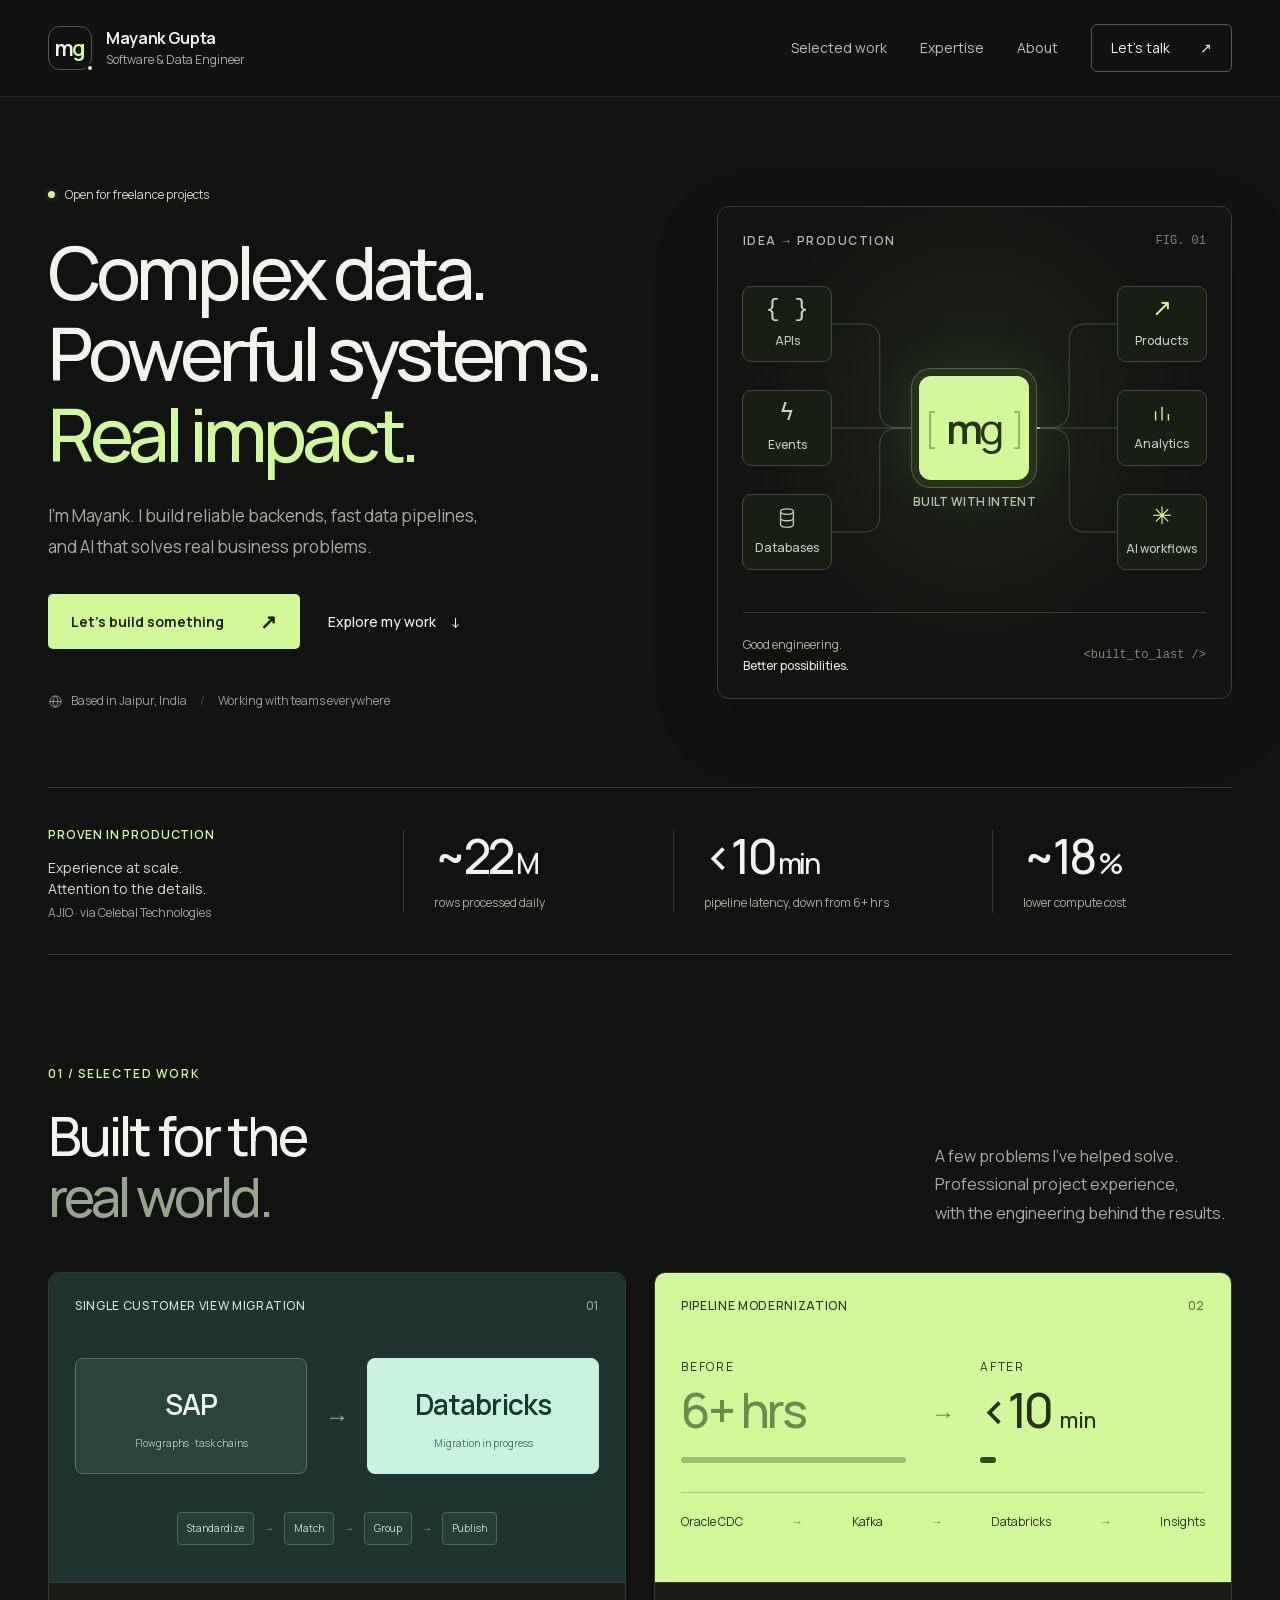
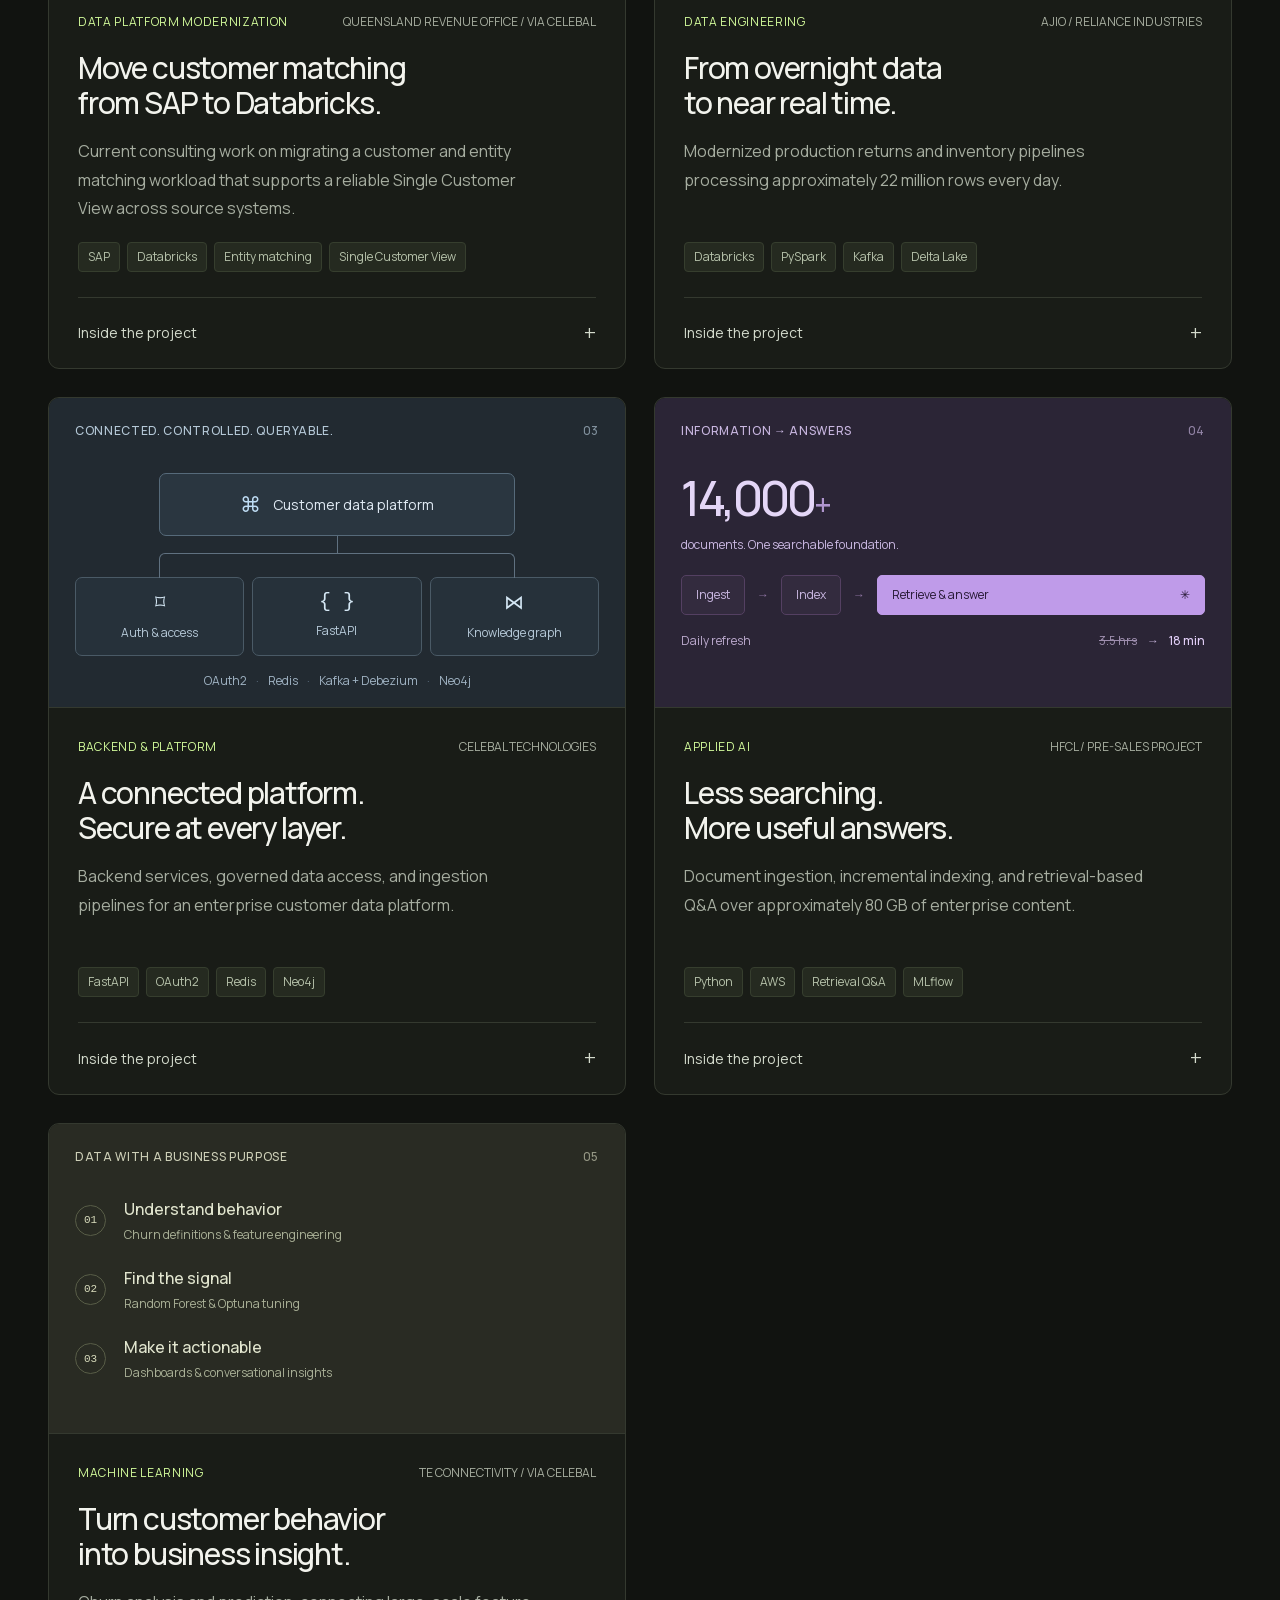
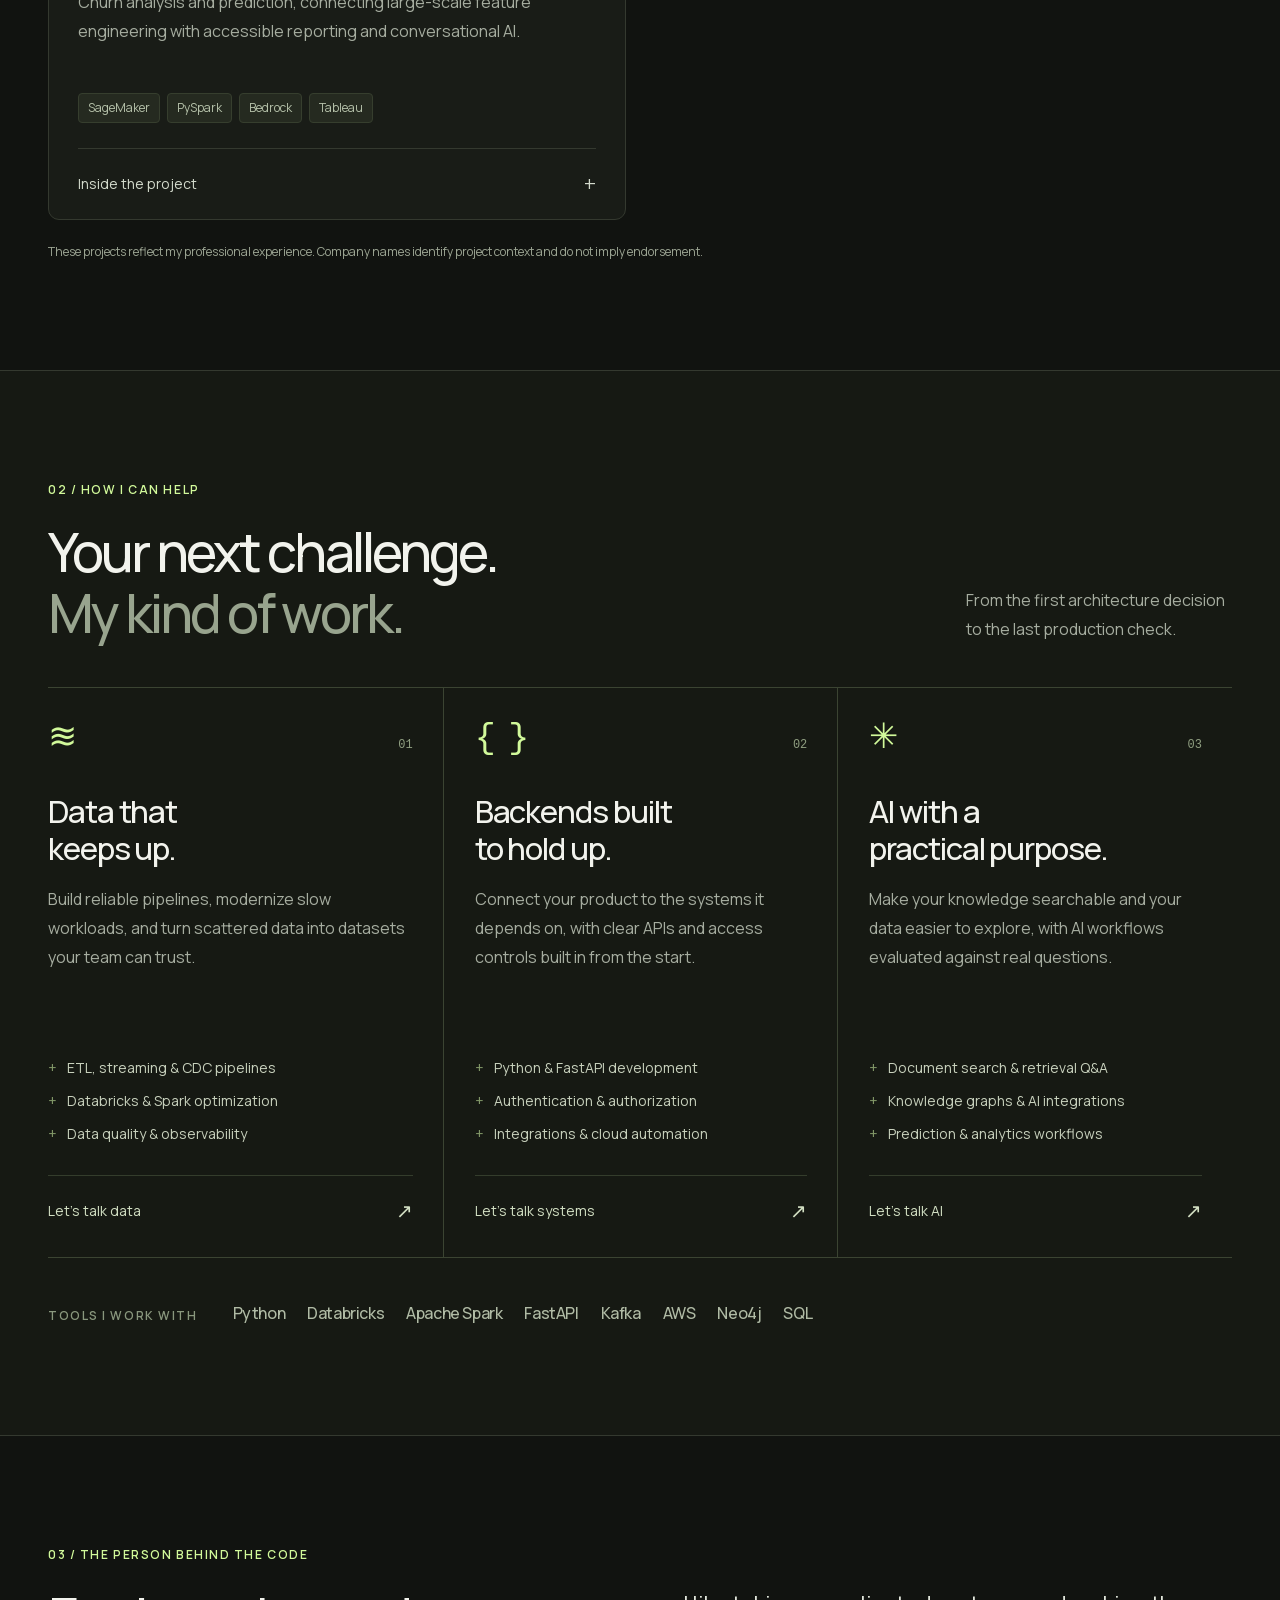
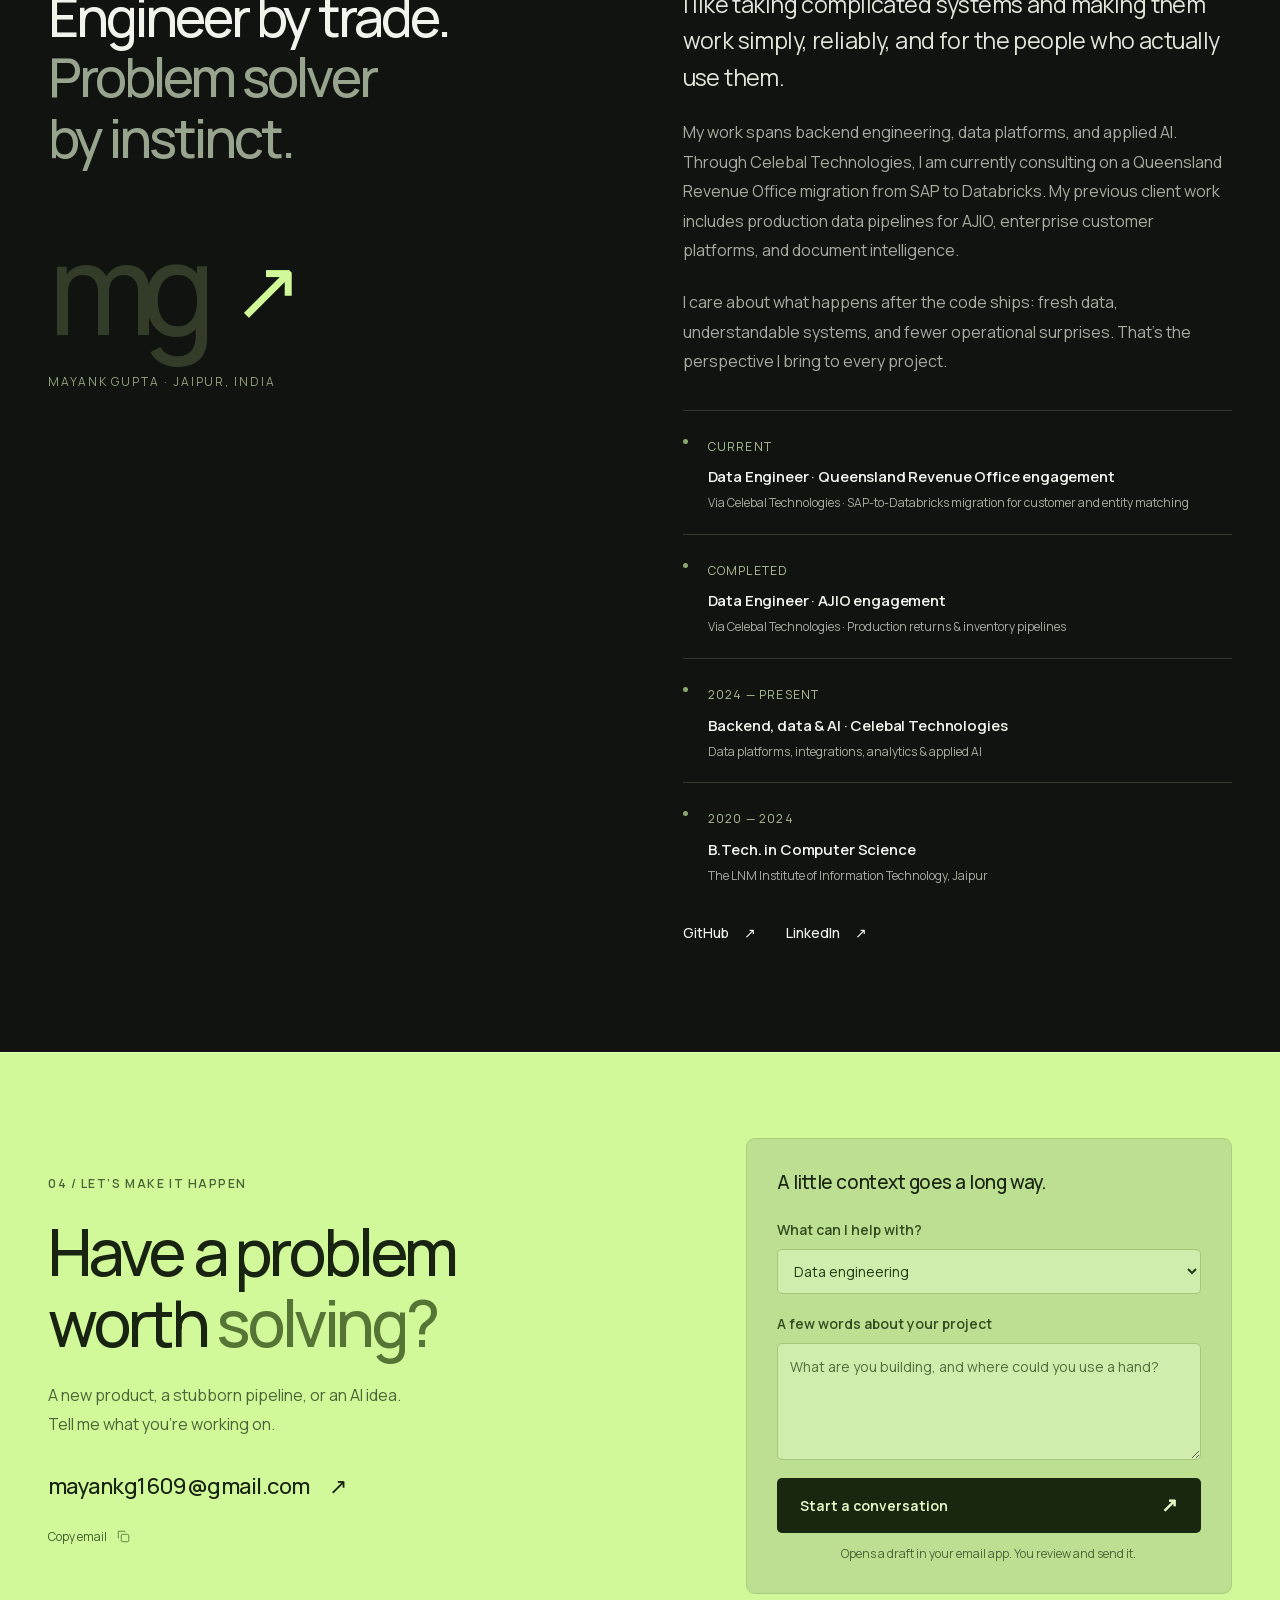
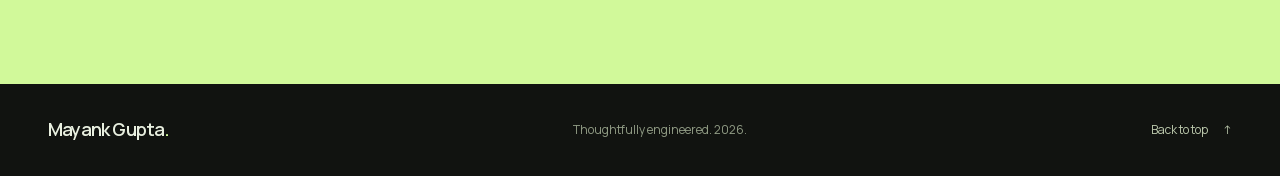
==== commit a019a7ef: "Update portfolio with current QRO engagement" ====
--- a/index.html
+++ b/index.html
@@ -59,19 +59,23 @@
       <div class="section-heading"><div><span class="eyebrow section-label">01 / SELECTED WORK</span><h2 id="work-title">Built for the<br><span class="muted-heading">real world.</span></h2></div><p>A few problems I’ve helped solve.<br>Professional project experience,<br>with the engineering behind the results.</p></div>
       <div class="work-grid">
         <article class="project-card project-featured">
-          <div class="project-art pipeline-art" aria-label="AJIO pipeline latency improved from more than 6 hours to under 10 minutes."><div class="art-top"><span>PIPELINE MODERNIZATION</span><span>01</span></div><div class="latency-visual"><div><span class="small-label">BEFORE</span><strong class="old-time">6+ hrs</strong><span class="latency-bar old-bar"></span></div><span class="latency-arrow" aria-hidden="true">→</span><div><span class="small-label">AFTER</span><strong>&lt;10 <small>min</small></strong><span class="latency-bar new-bar"></span></div></div><div class="pipeline-steps"><span>Oracle CDC</span><i aria-hidden="true">→</i><span>Kafka</span><i aria-hidden="true">→</i><span>Databricks</span><i aria-hidden="true">→</i><span>Insights</span></div></div>
-          <div class="project-content"><div class="project-category">DATA ENGINEERING <span>AJIO / RELIANCE INDUSTRIES</span></div><h3>From overnight data<br>to near real time.</h3><p>Modernized production returns and inventory pipelines processing approximately 22 million rows every day.</p><div class="tags"><span>Databricks</span><span>PySpark</span><span>Kafka</span><span>Delta Lake</span></div><details><summary>Inside the project <span aria-hidden="true">+</span></summary><div class="case-details"><p><strong>The challenge.</strong> Legacy processing delayed business-ready data by more than six hours.</p><p><strong>My contribution.</strong> Built and operated CDC ingestion, refactored Spark SQL logic, and introduced watermark-based incremental processing, data-quality checks, and observability across the medallion layers.</p><p><strong>The result.</strong> Latency under 10 minutes, approximately 18% lower compute cost, and a 99%+ daily job-success rate across production pipelines.</p><p class="attribution">Data Engineer · AJIO via Celebal Technologies · Aug 2025–present</p></div></details></div>
+          <div class="project-art qro-art" aria-label="Current consulting engagement migrating a customer and entity matching workload from SAP to Databricks."><div class="art-top"><span>SINGLE CUSTOMER VIEW MIGRATION</span><span>01</span></div><div class="qro-visual"><div class="qro-system"><strong>SAP</strong><span>Flowgraphs · task chains</span></div><span class="qro-arrow" aria-hidden="true">→</span><div class="qro-system qro-target"><strong>Databricks</strong><span>Migration in progress</span></div><div class="qro-flow"><span>Standardize</span><i aria-hidden="true">→</i><span>Match</span><i aria-hidden="true">→</i><span>Group</span><i aria-hidden="true">→</i><span>Publish</span></div></div></div>
+          <div class="project-content"><div class="project-category">DATA PLATFORM MODERNIZATION <span>QUEENSLAND REVENUE OFFICE / VIA CELEBAL</span></div><h3>Move customer matching<br>from SAP to Databricks.</h3><p>Current consulting work on migrating a customer and entity matching workload that supports a reliable Single Customer View across source systems.</p><div class="tags"><span>SAP</span><span>Databricks</span><span>Entity matching</span><span>Single Customer View</span></div><details><summary>Inside the project <span aria-hidden="true">+</span></summary><div class="case-details"><p><strong>The existing workflow.</strong> A propagation layer standardizes and enriches names, addresses, and contact details before rule-based matching assigns common group IDs to duplicate or related records.</p><p><strong>The migration work.</strong> I am consulting on moving this workload from SAP to Databricks, including the matching rules, ambiguous-case review paths, and the tables, APIs, and downstream interfaces that distribute matched identities.</p><p><strong>The objective.</strong> Preserve the business behavior of the SAP flowgraphs and task chains while establishing a maintainable Databricks implementation.</p><p class="attribution">Current client engagement · Queensland Revenue Office through Celebal Technologies</p></div></details></div>
+        </article>
+        <article class="project-card project-featured">
+          <div class="project-art pipeline-art" aria-label="AJIO pipeline latency improved from more than 6 hours to under 10 minutes."><div class="art-top"><span>PIPELINE MODERNIZATION</span><span>02</span></div><div class="latency-visual"><div><span class="small-label">BEFORE</span><strong class="old-time">6+ hrs</strong><span class="latency-bar old-bar"></span></div><span class="latency-arrow" aria-hidden="true">→</span><div><span class="small-label">AFTER</span><strong>&lt;10 <small>min</small></strong><span class="latency-bar new-bar"></span></div></div><div class="pipeline-steps"><span>Oracle CDC</span><i aria-hidden="true">→</i><span>Kafka</span><i aria-hidden="true">→</i><span>Databricks</span><i aria-hidden="true">→</i><span>Insights</span></div></div>
+          <div class="project-content"><div class="project-category">DATA ENGINEERING <span>AJIO / RELIANCE INDUSTRIES</span></div><h3>From overnight data<br>to near real time.</h3><p>Modernized production returns and inventory pipelines processing approximately 22 million rows every day.</p><div class="tags"><span>Databricks</span><span>PySpark</span><span>Kafka</span><span>Delta Lake</span></div><details><summary>Inside the project <span aria-hidden="true">+</span></summary><div class="case-details"><p><strong>The challenge.</strong> Legacy processing delayed business-ready data by more than six hours.</p><p><strong>My contribution.</strong> Built and operated CDC ingestion, refactored Spark SQL logic, and introduced watermark-based incremental processing, data-quality checks, and observability across the medallion layers.</p><p><strong>The result.</strong> Latency under 10 minutes, approximately 18% lower compute cost, and a 99%+ daily job-success rate across production pipelines.</p><p class="attribution">Completed client engagement · AJIO through Celebal Technologies</p></div></details></div>
         </article>
         <article class="project-card">
-          <div class="project-art platform-art" aria-label="Customer data platform architecture: authentication, APIs, ingestion and knowledge graph."><div class="art-top"><span>CONNECTED. CONTROLLED. QUERYABLE.</span><span>02</span></div><div class="platform-map"><div class="platform-top"><span class="mini-icon">⌘</span> Customer data platform</div><div class="platform-connectors" aria-hidden="true"></div><div class="platform-modules"><span><i aria-hidden="true">⌑</i>Auth & access</span><span><i aria-hidden="true">{ }</i>FastAPI</span><span><i aria-hidden="true">⋈</i>Knowledge graph</span></div><div class="platform-footer">OAuth2 <span>·</span> Redis <span>·</span> Kafka + Debezium <span>·</span> Neo4j</div></div></div>
+          <div class="project-art platform-art" aria-label="Customer data platform architecture: authentication, APIs, ingestion and knowledge graph."><div class="art-top"><span>CONNECTED. CONTROLLED. QUERYABLE.</span><span>03</span></div><div class="platform-map"><div class="platform-top"><span class="mini-icon">⌘</span> Customer data platform</div><div class="platform-connectors" aria-hidden="true"></div><div class="platform-modules"><span><i aria-hidden="true">⌑</i>Auth & access</span><span><i aria-hidden="true">{ }</i>FastAPI</span><span><i aria-hidden="true">⋈</i>Knowledge graph</span></div><div class="platform-footer">OAuth2 <span>·</span> Redis <span>·</span> Kafka + Debezium <span>·</span> Neo4j</div></div></div>
           <div class="project-content"><div class="project-category">BACKEND & PLATFORM <span>CELEBAL TECHNOLOGIES</span></div><h3>A connected platform.<br>Secure at every layer.</h3><p>Backend services, governed data access, and ingestion pipelines for an enterprise customer data platform.</p><div class="tags"><span>FastAPI</span><span>OAuth2</span><span>Redis</span><span>Neo4j</span></div><details><summary>Inside the project <span aria-hidden="true">+</span></summary><div class="case-details"><p><strong>The challenge.</strong> Connect enterprise data sources while preserving user-level access boundaries.</p><p><strong>My contribution.</strong> Built Python services with OAuth2/MSAL, PKCE, machine-to-machine authentication, and Redis sessions. Implemented Kafka and Debezium CDC connectors and modeled metadata relationships in Neo4j.</p><p><strong>The outcome.</strong> Integrated authentication, ingestion, schema discovery, and governed APIs as components of the wider customer data platform.</p><p class="attribution">Backend & data platform work · Celebal Technologies · Oct 2024–Aug 2025</p></div></details></div>
         </article>
         <article class="project-card">
-          <div class="project-art document-art" aria-label="Document ingestion and indexing: over 14,000 documents, refresh time reduced from 3.5 hours to 18 minutes."><div class="art-top"><span>INFORMATION → ANSWERS</span><span>03</span></div><div class="document-visual"><div class="doc-count"><strong>14,000<span>+</span></strong><span>documents. One searchable foundation.</span></div><div class="retrieval-flow"><span>Ingest</span><i aria-hidden="true">→</i><span>Index</span><i aria-hidden="true">→</i><span class="answer-step">Retrieve & answer <b aria-hidden="true">✳</b></span></div><div class="refresh-label">Daily refresh <span>3.5 hrs</span><i aria-hidden="true">→</i><strong>18 min</strong></div></div></div>
+          <div class="project-art document-art" aria-label="Document ingestion and indexing: over 14,000 documents, refresh time reduced from 3.5 hours to 18 minutes."><div class="art-top"><span>INFORMATION → ANSWERS</span><span>04</span></div><div class="document-visual"><div class="doc-count"><strong>14,000<span>+</span></strong><span>documents. One searchable foundation.</span></div><div class="retrieval-flow"><span>Ingest</span><i aria-hidden="true">→</i><span>Index</span><i aria-hidden="true">→</i><span class="answer-step">Retrieve & answer <b aria-hidden="true">✳</b></span></div><div class="refresh-label">Daily refresh <span>3.5 hrs</span><i aria-hidden="true">→</i><strong>18 min</strong></div></div></div>
           <div class="project-content"><div class="project-category">APPLIED AI <span>HFCL / PRE-SALES PROJECT</span></div><h3>Less searching.<br>More useful answers.</h3><p>Document ingestion, incremental indexing, and retrieval-based Q&A over approximately 80 GB of enterprise content.</p><div class="tags"><span>Python</span><span>AWS</span><span>Retrieval Q&A</span><span>MLflow</span></div><details><summary>Inside the project <span aria-hidden="true">+</span></summary><div class="case-details"><p><strong>The challenge.</strong> Keep a large document collection fresh and make its contents easier to query.</p><p><strong>My contribution.</strong> Built incremental ingestion and indexing, automated processing with S3, Lambda, Glue, and EventBridge, and added validation and freshness alerts.</p><p><strong>The result.</strong> Daily update time fell from 3.5 hours to 18 minutes. Across 300 curated evaluation questions, reviewer score improved from 3.6/5 to 4.2/5.</p><p class="attribution">Enterprise document platform · Pre-sales for HFCL · 2024</p></div></details></div>
         </article>
         <article class="project-card">
-          <div class="project-art churn-art" aria-label="Churn analysis workflow: behavioral data, feature engineering, model training and business insights."><div class="art-top"><span>DATA WITH A BUSINESS PURPOSE</span><span>04</span></div><div class="churn-visual"><div class="churn-stage"><span>01</span><div><strong>Understand behavior</strong><small>Churn definitions & feature engineering</small></div></div><div class="churn-stage"><span>02</span><div><strong>Find the signal</strong><small>Random Forest & Optuna tuning</small></div></div><div class="churn-stage"><span>03</span><div><strong>Make it actionable</strong><small>Dashboards & conversational insights</small></div></div></div></div>
+          <div class="project-art churn-art" aria-label="Churn analysis workflow: behavioral data, feature engineering, model training and business insights."><div class="art-top"><span>DATA WITH A BUSINESS PURPOSE</span><span>05</span></div><div class="churn-visual"><div class="churn-stage"><span>01</span><div><strong>Understand behavior</strong><small>Churn definitions & feature engineering</small></div></div><div class="churn-stage"><span>02</span><div><strong>Find the signal</strong><small>Random Forest & Optuna tuning</small></div></div><div class="churn-stage"><span>03</span><div><strong>Make it actionable</strong><small>Dashboards & conversational insights</small></div></div></div></div>
           <div class="project-content"><div class="project-category">MACHINE LEARNING <span>TE CONNECTIVITY / VIA CELEBAL</span></div><h3>Turn customer behavior<br>into business insight.</h3><p>Churn analysis and prediction, connecting large-scale feature engineering with accessible reporting and conversational AI.</p><div class="tags"><span>SageMaker</span><span>PySpark</span><span>Bedrock</span><span>Tableau</span></div><details><summary>Inside the project <span aria-hidden="true">+</span></summary><div class="case-details"><p><strong>The challenge.</strong> Define meaningful churn signals and help business teams understand customer behavior.</p><p><strong>My contribution.</strong> Defined churn logic and behavioral features, explored and processed data in Databricks, and trained a Random Forest on AWS SageMaker with Optuna tuning.</p><p><strong>The outcome.</strong> Surfaced analysis through Tableau and a Claude/Bedrock conversational interface, making the findings easier to explore.</p><p class="attribution">Data science work · TE Connectivity through Celebal Technologies · 2024–2025</p></div></details></div>
         </article>
       </div>
@@ -88,7 +92,7 @@
     </div></section>
     <section class="section container about-section" id="about" aria-labelledby="about-title">
       <div class="about-intro"><span class="eyebrow section-label">03 / THE PERSON BEHIND THE CODE</span><h2 id="about-title">Engineer by trade.<br><span class="muted-heading">Problem solver <br>by instinct.</span></h2><div class="about-monogram" aria-hidden="true">mg<span>↗</span></div><span class="about-caption">MAYANK GUPTA · JAIPUR, INDIA</span></div>
-      <div class="about-copy"><p class="about-lead">I like taking complicated systems and making them work simply, reliably, and for the people who actually use them.</p><p>My work spans backend engineering, data platforms, and applied AI. Through Celebal Technologies, I’ve worked on enterprise customer platforms, document intelligence, and production data pipelines for AJIO.</p><p>I care about what happens after the code ships: fresh data, understandable systems, and fewer operational surprises. That’s the perspective I bring to every project.</p><div class="timeline"><div><span>2025 — PRESENT</span><h3>Data Engineer · AJIO</h3><p>Via Celebal Technologies · Production returns & inventory pipelines</p></div><div><span>2024 — 2025</span><h3>Backend, data & AI · Celebal Technologies</h3><p>Customer data platforms, data science & enterprise integrations</p></div><div><span>2020 — 2024</span><h3>B.Tech. in Computer Science</h3><p>The LNM Institute of Information Technology, Jaipur</p></div></div><div class="profile-links"><a class="text-link" href="https://github.com/mayank-gupta16" target="_blank" rel="noopener noreferrer">GitHub <span aria-hidden="true">↗</span></a><a class="text-link" href="https://www.linkedin.com/in/mayank-gupta-7104a21a6" target="_blank" rel="noopener noreferrer">LinkedIn <span aria-hidden="true">↗</span></a></div></div>
+      <div class="about-copy"><p class="about-lead">I like taking complicated systems and making them work simply, reliably, and for the people who actually use them.</p><p>My work spans backend engineering, data platforms, and applied AI. Through Celebal Technologies, I am currently consulting on a Queensland Revenue Office migration from SAP to Databricks. My previous client work includes production data pipelines for AJIO, enterprise customer platforms, and document intelligence.</p><p>I care about what happens after the code ships: fresh data, understandable systems, and fewer operational surprises. That’s the perspective I bring to every project.</p><div class="timeline"><div><span>CURRENT</span><h3>Data Engineer · Queensland Revenue Office engagement</h3><p>Via Celebal Technologies · SAP-to-Databricks migration for customer and entity matching</p></div><div><span>COMPLETED</span><h3>Data Engineer · AJIO engagement</h3><p>Via Celebal Technologies · Production returns & inventory pipelines</p></div><div><span>2024 — PRESENT</span><h3>Backend, data & AI · Celebal Technologies</h3><p>Data platforms, integrations, analytics & applied AI</p></div><div><span>2020 — 2024</span><h3>B.Tech. in Computer Science</h3><p>The LNM Institute of Information Technology, Jaipur</p></div></div><div class="profile-links"><a class="text-link" href="https://github.com/mayank-gupta16" target="_blank" rel="noopener noreferrer">GitHub <span aria-hidden="true">↗</span></a><a class="text-link" href="https://www.linkedin.com/in/mayank-gupta-7104a21a6" target="_blank" rel="noopener noreferrer">LinkedIn <span aria-hidden="true">↗</span></a></div></div>
     </section>
     <section class="contact-section" id="contact" aria-labelledby="contact-title"><div class="container contact-inner"><div><span class="eyebrow section-label">04 / LET’S MAKE IT HAPPEN</span><h2 id="contact-title">Have a problem<br>worth <span>solving?</span></h2><p>A new product, a stubborn pipeline, or an AI idea.<br>Tell me what you’re working on.</p><a class="contact-email" href="mailto:mayankg1609@gmail.com">mayankg1609@gmail.com <span aria-hidden="true">↗</span></a><button class="copy-email" type="button">Copy email <svg viewBox="0 0 20 20" width="15" height="15" fill="none" stroke="currentColor" aria-hidden="true"><rect x="7" y="7" width="10" height="10" rx="2"/><path d="M12 4V3H3v9h1"/></svg></button><span class="copy-status sr-only" role="status"></span></div><form class="contact-form" id="project-form"><h3>A little context goes a long way.</h3><label for="project-type">What can I help with?</label><select id="project-type" name="service"><option>Data engineering</option><option>Backend development</option><option>Applied AI</option><option>A bit of everything</option></select><label for="project-message">A few words about your project</label><textarea id="project-message" name="message" rows="4" placeholder="What are you building, and where could you use a hand?" required maxlength="1500"></textarea><button class="button button-dark" type="submit">Start a conversation <span aria-hidden="true">↗</span></button><p class="form-note">Opens a draft in your email app. You review and send it.</p><p class="form-status" role="status" hidden>Your email draft is ready. If your email app didn’t open, copy my address and send your project details directly.</p></form></div></section>
   </main>
--- a/styles.css
+++ b/styles.css
@@ -17,4 +17,7 @@
 @media(max-width:720px){.header-inner{height:75px}.brand-sub{font-size:.75rem}.menu-toggle{display:flex;width:44px;height:44px;background:none;border:1px solid #49523e;border-radius:5px;flex-direction:column;align-items:center;justify-content:center;gap:6px;flex-shrink:0}.menu-toggle>span{height:1px;width:18px;background:var(--text);transition:transform .2s}.menu-toggle[aria-expanded="true"]>span:first-child{transform:translateY(3.5px) rotate(45deg)}.menu-toggle[aria-expanded="true"]>span:last-child{transform:translateY(-3.5px) rotate(-45deg)}nav{display:none;position:absolute;top:75px;left:0;right:0;flex-direction:column;align-items:stretch;gap:0;background:#171c13;border-bottom:1px solid var(--line);padding:16px 20px 22px;font-size:1rem}nav.is-open{display:flex}nav>a{padding:14px 4px}nav .nav-contact{margin-top:10px;padding:14px;justify-content:space-between}.site-header nav>a{font-size:1rem}html:not(.js) nav{display:flex;position:static;width:100%;padding:0 0 20px}html:not(.js) .header-inner{height:auto;flex-wrap:wrap;padding-top:15px}html:not(.js) .menu-toggle{display:none}}
 @media(max-width:540px){.hero h1{white-space:normal;font-size:clamp(2.1rem,9.3vw,3.2rem)}.hero-description{font-size:1rem}.hero-actions .button,.hero-actions .text-link{font-size:.875rem}.hero-actions{gap:20px}.hero-location{font-size:.75rem;gap:7px}.hero-location .divider{display:none}.hero-location{display:block;line-height:2}.hero-location>svg{display:inline-block;vertical-align:middle;margin-right:4px}.visual-top{padding:19px 15px 0}.visual-top .eyebrow{font-size:.75rem}.visual-index{display:none}.flow-node{width:76px;height:70px;font-size:.75rem;gap:7px}.flow-diagram{height:310px}.source{left:14%}.output{left:86%}.output-three{font-size:.75rem}.engine{width:88px;height:88px;gap:2px}.engine-letter{font-size:30px}.engine-bracket{font-size:23px}.engine-caption{font-size:.75rem;width:140px;bottom:-48px;line-height:1.35;max-width:110px;letter-spacing:0}.visual-bottom{margin:5px 15px 0;font-size:.75rem}.code-label{display:none}.proof-band{gap:25px 15px;grid-template-columns:1fr 1fr}.proof-intro .eyebrow{font-size:.75rem}.proof-intro p{font-size:.875rem}.proof-source{font-size:.75rem;line-height:1.6}.proof-stat>span{font-size:.75rem;max-width:none}.proof-stat>strong{font-size:38px}.proof-stat:nth-child(2),.proof-stat:nth-child(4){padding-left:17px}.section-label,.about-intro>.section-label{font-size:.75rem;line-height:1.7}.section-heading>p{font-size:1rem}.project-art{height:316px;padding:22px}.art-top{font-size:.75rem;letter-spacing:0}.latency-visual{padding-top:35px;gap:10px}.latency-visual strong{font-size:40px}.latency-visual strong small{font-size:18px}.pipeline-steps{font-size:.75rem;gap:6px;flex-wrap:wrap}.platform-top{width:100%;font-size:.875rem}.platform-modules{gap:7px}.platform-modules>span{padding:11px 3px;font-size:.75rem;min-height:75px}.platform-footer{font-size:.75rem;line-height:1.8}.platform-footer>span{margin:0 3px}.doc-count>strong{font-size:42px}.doc-count>span{font-size:.75rem}.retrieval-flow{font-size:.75rem;gap:7px;flex-wrap:wrap}.retrieval-flow>span{padding:10px}.refresh-label{font-size:.75rem;gap:8px}.churn-stage strong{font-size:.875rem}.churn-stage small{font-size:.75rem}.churn-stage{gap:13px;margin:19px 0}.churn-stage>span{font-size:.75rem;flex-shrink:0}.project-content{padding:24px 22px 0}.project-category,.project-category>span{font-size:.75rem;display:block;letter-spacing:.025em}.project-category>span{margin-top:6px}.project-content h3{font-size:1.75rem}.project-content>p{font-size:1rem}.tags>span{font-size:.75rem}.case-details p{font-size:1rem}.service>p{font-size:1rem}.service li{font-size:.875rem}.about-copy>p{font-size:1rem}.timeline h3{font-size:1rem}.contact-email{font-size:clamp(1rem,4.7vw,1.4rem)}.contact-section p{font-size:1rem}.contact-form{padding:21px}.contact-form label{font-size:.875rem}.contact-form .form-note{font-size:.75rem}.site-footer>span{font-size:.75rem}.site-footer>a:last-child{font-size:.75rem}}
 @media(max-width:360px){.container{width:calc(100% - 32px)}.hero h1{font-size:2rem}.brand-sub{font-size:.75rem}.flow-node{width:64px;font-size:.75rem}.engine{width:74px;height:80px}.engine-bracket{display:none}.engine-caption{max-width:95px}.project-art{padding:20px 16px}.latency-visual strong{font-size:35px}.latency-visual{gap:8px}.retrieval-flow{gap:5px}.retrieval-flow>span{padding:9px 6px}.retrieval-flow>.answer-step{min-width:125px}.project-art{min-height:335px}.refresh-label{flex-wrap:wrap}.proof-stat>strong{font-size:33px}.proof-stat strong span{font-size:22px}.contact-form{padding:18px}.site-footer{grid-template-columns:1fr}.site-footer>a:last-child{grid-column:1;grid-row:3;justify-self:start}.contact-section h2{font-size:40px}}
+
+.qro-art{background:#20342f;color:#cfe7df}.qro-visual{display:grid;grid-template-columns:1fr auto 1fr;gap:18px;align-items:center;padding-top:42px}.qro-system{border:1px solid #55766d;border-radius:8px;background:#29443d;padding:22px 16px;text-align:center}.qro-system strong{display:block;color:#eef8f4;font-size:28px;letter-spacing:-.03em;font-weight:600}.qro-system span{display:block;color:#aac7be;font-size:10px;margin-top:8px}.qro-target{background:#c9f2df;border-color:#c9f2df}.qro-target strong{color:#18372e}.qro-target span{color:#456f62}.qro-arrow{color:#82b9a8;font-size:24px}.qro-flow{grid-column:1/-1;display:flex;align-items:center;justify-content:center;gap:10px;margin-top:20px;font-size:10px;color:#c8ded7}.qro-flow span{border:1px solid #49685f;border-radius:4px;padding:7px 9px;background:#263e38}.qro-flow i{font-style:normal;color:#75a899}
+@media(max-width:540px){.qro-visual{gap:8px;padding-top:38px}.qro-system{padding:20px 8px}.qro-system strong{font-size:22px}.qro-system span{font-size:.75rem;line-height:1.4}.qro-flow{gap:5px;flex-wrap:wrap;font-size:.75rem}.qro-flow span{padding:7px}.qro-arrow{font-size:20px}}
 @media(max-width:540px){.location-remote{display:block;margin-left:20px}}
